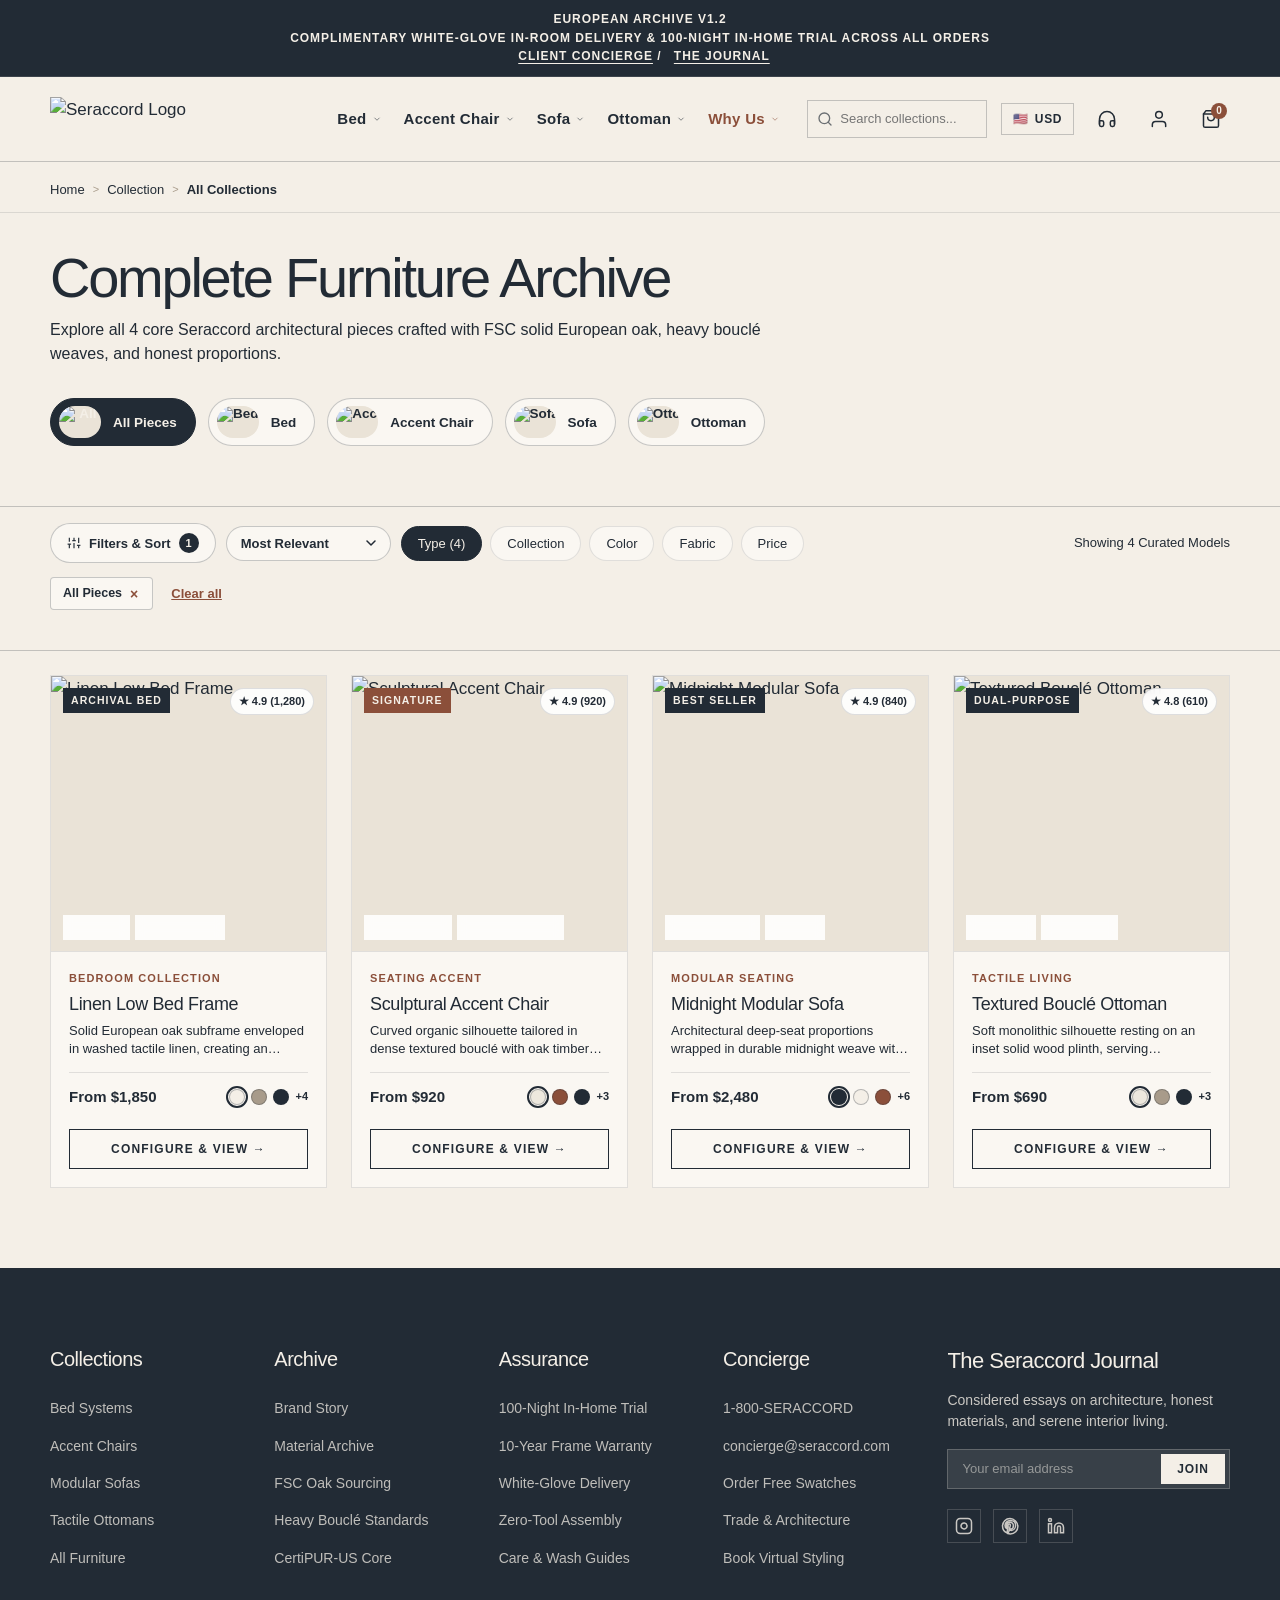
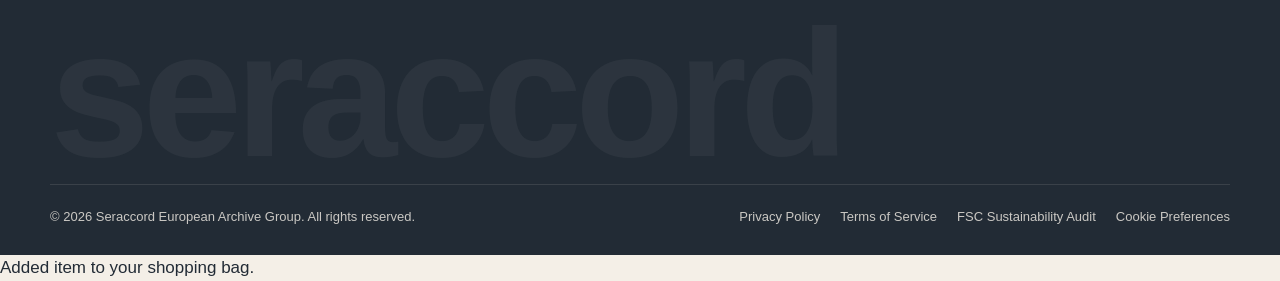
==== collection.html @ a770e3fa "Initial commit - Seraccord website" ====
<!DOCTYPE html>
<html lang="en">
<head>
  <meta charset="UTF-8">
  <meta name="viewport" content="width=device-width, initial-scale=1.0">
  <title>Collections — Seraccord | European Archival Furniture</title>
  <meta name="description" content="Explore Seraccord curated furniture collections. Handcrafted modular seating, archival beds, sculptural chairs, and tactile bouclé ottomans.">
  
  <!-- Typography -->
  <link rel="preconnect" href="https://fonts.googleapis.com">
  <link rel="preconnect" href="https://fonts.gstatic.com" crossorigin>
  <link href="https://fonts.googleapis.com/css2?family=Manrope:wght@800&display=swap" rel="stylesheet">
  
  <!-- Stylesheet -->
  <link rel="stylesheet" href="style.css">
</head>
<body class="page-collection">
  <!-- Top Utility Announcement Bar -->
  <aside class="announcement-bar" role="complementary" aria-label="Announcement">
    <div class="site-container announcement-content">
      <span class="announcement-tag">EUROPEAN ARCHIVE V1.2</span>
      <p class="announcement-text">Complimentary White-Glove In-Room Delivery &amp; 100-Night In-Home Trial Across All Orders</p>
      <div class="announcement-links">
        <a href="#support" class="announcement-link" id="supportBtn">Client Concierge</a>
        <span class="announcement-divider">/</span>
        <a href="#journal" class="announcement-link">The Journal</a>
      </div>
    </div>
  </aside>

  <!-- Site Header & Navigation with Mega Dropdowns -->
  <header class="site-header" id="siteHeader">
    <div class="container">
      <div class="header-inner">
        <!-- Logo (Larger & Balanced) -->
        <a href="index.html" class="brand-logo" aria-label="Seraccord Home">
          <img src="assets/seraccord-logo.svg" alt="Seraccord Logo" width="260" height="44">
        </a>

        <!-- Main Navigation with Mega Dropdowns -->
        <nav class="main-nav" aria-label="Main Navigation">
          
          <!-- Nav Item 1: Bed -->
          <div class="nav-item">
            <a href="collection.html?cat=bed" class="nav-link">
              Bed
              <svg class="dropdown-arrow" viewBox="0 0 24 24" fill="none" stroke="currentColor"><polyline points="6 9 12 15 18 9"></polyline></svg>
            </a>
            <!-- Mega Dropdown: Bed -->
            <div class="mega-dropdown">
              <div class="container">
                <div class="mega-dropdown-inner">
                  <!-- Col 1: Main Quick Links -->
                  <div class="mega-col-primary">
                    <ul class="mega-main-links">
                      <li><a href="collection.html?cat=bed">Shop All Beds</a></li>
                      <li><a href="collection.html?cat=bed">New Arrivals</a></li>
                      <li><a href="collection.html?cat=bed">Best Sellers</a></li>
                    </ul>
                    <ul class="mega-utility-links">
                      <li><a href="collection.html?cat=bed">Free Fabric Swatches →</a></li>
                      <li><a href="collection.html?cat=bed">Sleep &amp; Mattress Guides →</a></li>
                      <li><a href="collection.html?cat=bed">10-Year Framework Warranty →</a></li>
                      <li><a href="collection.html?cat=bed">Assembly &amp; Care Instructions →</a></li>
                    </ul>
                  </div>
                  <!-- Col 2: Subcategories -->
                  <div class="mega-col-subcategories">
                    <span class="mega-col-title">Bed Collections & Types</span>
                    <ul class="mega-sub-links">
                      <li>
                        <a href="product.html?id=bed-linen-low">Linen Low Bed Frames</a>
                        <span class="sub-desc">Washed tactile linen on solid FSC oak</span>
                      </li>
                      <li>
                        <a href="collection.html?cat=bed">Solid Oak Platform Beds</a>
                        <span class="sub-desc">Raw joinery & low architectural profile</span>
                      </li>
                      <li>
                        <a href="collection.html?cat=bed">Velvet Headboards & Bolsters</a>
                        <span class="sub-desc">Plush restorative headboard comfort</span>
                      </li>
                      <li>
                        <a href="collection.html?cat=bed">Bedside Tables & Nightstands</a>
                        <span class="sub-desc">Monolithic timber storage blocks</span>
                      </li>
                    </ul>
                  </div>
                  <!-- Col 3: Featured Card -->
                  <div class="mega-col-featured">
                    <a href="product.html?id=bed-linen-low" class="mega-featured-card">
                      <img src="assets/product-bed.jpg" alt="Linen Low Bed Frame Collection">
                      <div class="mega-card-overlay"></div>
                      <div class="mega-card-content">
                        <span class="mega-card-badge">Archival Bedroom</span>
                        <h4 class="mega-card-title">Restorative calm in tactile linen and solid oak.</h4>
                        <span class="mega-card-link">Explore Collection →</span>
                      </div>
                    </a>
                  </div>
                </div>
              </div>
            </div>
          </div>

          <!-- Nav Item 2: Accent Chair -->
          <div class="nav-item">
            <a href="collection.html?cat=accent-chair" class="nav-link">
              Accent Chair
              <svg class="dropdown-arrow" viewBox="0 0 24 24" fill="none" stroke="currentColor"><polyline points="6 9 12 15 18 9"></polyline></svg>
            </a>
            <!-- Mega Dropdown: Accent Chair -->
            <div class="mega-dropdown">
              <div class="container">
                <div class="mega-dropdown-inner">
                  <!-- Col 1: Main Quick Links -->
                  <div class="mega-col-primary">
                    <ul class="mega-main-links">
                      <li><a href="collection.html?cat=accent-chair">Shop All Chairs</a></li>
                      <li><a href="collection.html?cat=accent-chair">New Arrivals</a></li>
                      <li><a href="collection.html?cat=accent-chair">Best Sellers</a></li>
                    </ul>
                    <ul class="mega-utility-links">
                      <li><a href="collection.html?cat=accent-chair">Free Bouclé &amp; Leather Swatches →</a></li>
                      <li><a href="collection.html?cat=accent-chair">Complimentary Interior Styling →</a></li>
                      <li><a href="collection.html?cat=accent-chair">Ergonomic Structure Details →</a></li>
                    </ul>
                  </div>
                  <!-- Col 2: Subcategories -->
                  <div class="mega-col-subcategories">
                    <span class="mega-col-title">Seating Accents & Styles</span>
                    <ul class="mega-sub-links">
                      <li>
                        <a href="product.html?id=chair-sculptural">Sculptural Lounge Chairs</a>
                        <span class="sub-desc">Organic curved silhouettes in bouclé</span>
                      </li>
                      <li>
                        <a href="collection.html?cat=accent-chair">Timber Occasional Chairs</a>
                        <span class="sub-desc">Hand-carved Nordic solid oak framing</span>
                      </li>
                      <li>
                        <a href="collection.html?cat=accent-chair">Dining & Desk Chairs</a>
                        <span class="sub-desc">Refined proportions for daily seating</span>
                      </li>
                      <li>
                        <a href="collection.html?cat=accent-chair">Swivel & Reading Chairs</a>
                        <span class="sub-desc">Quiet 360-degree architectural motion</span>
                      </li>
                    </ul>
                  </div>
                  <!-- Col 3: Featured Card -->
                  <div class="mega-col-featured">
                    <a href="product.html?id=chair-sculptural" class="mega-featured-card">
                      <img src="assets/product-accent-chair.jpg" alt="Sculptural Boucle Lounge Chair">
                      <div class="mega-card-overlay"></div>
                      <div class="mega-card-content">
                        <span class="mega-card-badge">Seating Accent</span>
                        <h4 class="mega-card-title">Sculptural bouclé curves on hand-carved oak plinths.</h4>
                        <span class="mega-card-link">Explore Chairs →</span>
                      </div>
                    </a>
                  </div>
                </div>
              </div>
            </div>
          </div>

          <!-- Nav Item 3: Sofa -->
          <div class="nav-item">
            <a href="collection.html?cat=sofa" class="nav-link active">
              Sofa
              <svg class="dropdown-arrow" viewBox="0 0 24 24" fill="none" stroke="currentColor"><polyline points="6 9 12 15 18 9"></polyline></svg>
            </a>
            <!-- Mega Dropdown: Sofa -->
            <div class="mega-dropdown">
              <div class="container">
                <div class="mega-dropdown-inner">
                  <!-- Col 1: Main Quick Links -->
                  <div class="mega-col-primary">
                    <ul class="mega-main-links">
                      <li><a href="collection.html?cat=sofa">Shop All Sofas</a></li>
                      <li><a href="collection.html?cat=sofa">New Arrivals</a></li>
                      <li><a href="collection.html?cat=sofa">Best Sellers</a></li>
                    </ul>
                    <ul class="mega-utility-links">
                      <li><a href="collection.html?cat=sofa">Free Performance Fabric Swatches →</a></li>
                      <li><a href="collection.html?cat=sofa">Modular Configuration Planner →</a></li>
                      <li><a href="collection.html?cat=sofa">Washable Cover Replacement →</a></li>
                      <li><a href="collection.html?cat=sofa">10-Year Framework Warranty →</a></li>
                    </ul>
                  </div>
                  <!-- Col 2: Subcategories -->
                  <div class="mega-col-subcategories">
                    <span class="mega-col-title">Modular Living & Formats</span>
                    <ul class="mega-sub-links">
                      <li>
                        <a href="product.html?id=sofa-midnight">Midnight Modular Sofas</a>
                        <span class="sub-desc">Deep-seat architectural three-seaters</span>
                      </li>
                      <li>
                        <a href="product.html?id=sofa-ciello">L-Shaped Sectionals</a>
                        <span class="sub-desc">Expansive lounging with left/right chaises</span>
                      </li>
                      <li>
                        <a href="product.html?id=sofa-neptune">Sofa Beds & Daybeds</a>
                        <span class="sub-desc">Seamless zero-tool fold-out mechanisms</span>
                      </li>
                      <li>
                        <a href="collection.html?cat=sofa">Modules & Extra Slipcovers</a>
                        <span class="sub-desc">Removable, washable performance weaves</span>
                      </li>
                    </ul>
                  </div>
                  <!-- Col 3: Featured Card -->
                  <div class="mega-col-featured">
                    <a href="product.html?id=sofa-midnight" class="mega-featured-card">
                      <img src="assets/product-sofa.jpg" alt="Midnight Modular Sofa Collection">
                      <div class="mega-card-overlay"></div>
                      <div class="mega-card-content">
                        <span class="mega-card-badge">Modular Living</span>
                        <h4 class="mega-card-title">Signature cloud-like comfort and limitless modularity.</h4>
                        <span class="mega-card-link">Explore Sofas →</span>
                      </div>
                    </a>
                  </div>
                </div>
              </div>
            </div>
          </div>

          <!-- Nav Item 4: Ottoman -->
          <div class="nav-item">
            <a href="collection.html?cat=ottoman" class="nav-link">
              Ottoman
              <svg class="dropdown-arrow" viewBox="0 0 24 24" fill="none" stroke="currentColor"><polyline points="6 9 12 15 18 9"></polyline></svg>
            </a>
            <!-- Mega Dropdown: Ottoman -->
            <div class="mega-dropdown">
              <div class="container">
                <div class="mega-dropdown-inner">
                  <!-- Col 1: Main Quick Links -->
                  <div class="mega-col-primary">
                    <ul class="mega-main-links">
                      <li><a href="collection.html?cat=ottoman">Shop All Ottomans</a></li>
                      <li><a href="collection.html?cat=ottoman">New Arrivals</a></li>
                      <li><a href="collection.html?cat=ottoman">Best Sellers</a></li>
                    </ul>
                    <ul class="mega-utility-links">
                      <li><a href="collection.html?cat=ottoman">Free Material Swatches →</a></li>
                      <li><a href="collection.html?cat=ottoman">Dual-Living Styling Ideas →</a></li>
                      <li><a href="collection.html?cat=ottoman">Oak Plinth Specifications →</a></li>
                    </ul>
                  </div>
                  <!-- Col 2: Subcategories -->
                  <div class="mega-col-subcategories">
                    <span class="mega-col-title">Ottomans, Poufs & Benches</span>
                    <ul class="mega-sub-links">
                      <li>
                        <a href="product.html?id=ottoman-boucle">Textured Bouclé Ottomans</a>
                        <span class="sub-desc">Organic rounded poufs on oak plinths</span>
                      </li>
                      <li>
                        <a href="collection.html?cat=ottoman">Dual Coffee Table Benches</a>
                        <span class="sub-desc">Integrated timber table & nesting stools</span>
                      </li>
                      <li>
                        <a href="collection.html?cat=ottoman">Storage Ottomans</a>
                        <span class="sub-desc">Concealed capacity with soft cushioned tops</span>
                      </li>
                      <li>
                        <a href="collection.html?cat=ottoman">Occasional Footrests</a>
                        <span class="sub-desc">Compact companions for armchairs</span>
                      </li>
                    </ul>
                  </div>
                  <!-- Col 3: Featured Card -->
                  <div class="mega-col-featured">
                    <a href="product.html?id=ottoman-boucle" class="mega-featured-card">
                      <img src="assets/product-ottoman.jpg" alt="Textured Boucle Ottoman Pouf">
                      <div class="mega-card-overlay"></div>
                      <div class="mega-card-content">
                        <span class="mega-card-badge">Tactile Living</span>
                        <h4 class="mega-card-title">Organic monolith silhouettes resting on solid oak bases.</h4>
                        <span class="mega-card-link">Explore Ottomans →</span>
                      </div>
                    </a>
                  </div>
                </div>
              </div>
            </div>
          </div>

          <!-- Nav Item 5: Why Us -->
          <div class="nav-item">
            <a href="collection.html?cat=why-us" class="nav-link highlight">
              Why Us
              <svg class="dropdown-arrow" viewBox="0 0 24 24" fill="none" stroke="currentColor"><polyline points="6 9 12 15 18 9"></polyline></svg>
            </a>
            <!-- Mega Dropdown: Why Us -->
            <div class="mega-dropdown">
              <div class="container">
                <div class="mega-dropdown-inner">
                  <!-- Col 1: Main Quick Links -->
                  <div class="mega-col-primary">
                    <ul class="mega-main-links">
                      <li><a href="collection.html?cat=why-us">Our Philosophy</a></li>
                      <li><a href="collection.html?cat=why-us">European Archive Standard</a></li>
                      <li><a href="collection.html?cat=why-us">Craftsmanship & Joinery</a></li>
                    </ul>
                    <ul class="mega-utility-links">
                      <li><a href="collection.html?cat=why-us">100% FSC Forest Certification →</a></li>
                      <li><a href="collection.html?cat=why-us">10-Year Framework Warranty →</a></li>
                      <li><a href="collection.html?cat=why-us">100-Night In-Home Trial →</a></li>
                      <li><a href="collection.html?cat=why-us">Annual Sustainability Report →</a></li>
                    </ul>
                  </div>
                  <!-- Col 2: Subcategories -->
                  <div class="mega-col-subcategories">
                    <span class="mega-col-title">Core Principles</span>
                    <ul class="mega-sub-links">
                      <li>
                        <a href="index.html#foundation">01 / Material First</a>
                        <span class="sub-desc">FSC solid oak, natural bouclé & washed linen</span>
                      </li>
                      <li>
                        <a href="index.html#foundation">02 / Modular Architecture</a>
                        <span class="sub-desc">Zero-tool joinery engineered to evolve with you</span>
                      </li>
                      <li>
                        <a href="index.html#foundation">03 / Quiet Authority</a>
                        <span class="sub-desc">Enduring restraint without false ornament</span>
                      </li>
                      <li>
                        <a href="collection.html?cat=why-us">Circular Lifetime Care</a>
                        <span class="sub-desc">Re-upholstery service & lifetime spare parts</span>
                      </li>
                    </ul>
                  </div>
                  <!-- Col 3: Featured Card -->
                  <div class="mega-col-featured">
                    <a href="index.html#foundation" class="mega-featured-card">
                      <img src="assets/hero-archival-bedroom.jpg" alt="European Archive Modern Heritage">
                      <div class="mega-card-overlay"></div>
                      <div class="mega-card-content">
                        <span class="mega-card-badge">Modern Heritage</span>
                        <h4 class="mega-card-title">Rooms for a life well lived — Timeless European materials.</h4>
                        <span class="mega-card-link">Read Philosophy →</span>
                      </div>
                    </a>
                  </div>
                </div>
              </div>
            </div>
          </div>

        </nav>

        <!-- Right Utilities & Actions -->
        <div class="header-actions">
          <!-- Search Bar -->
          <div class="search-box">
            <svg class="search-icon" width="16" height="16" viewBox="0 0 24 24" fill="none" stroke="currentColor" stroke-width="2" stroke-linecap="round" stroke-linejoin="round">
              <circle cx="11" cy="11" r="8"></circle>
              <line x1="21" y1="21" x2="16.65" y2="16.65"></line>
            </svg>
            <input type="text" class="search-input" placeholder="Search collections..." id="searchInput" aria-label="Search products">
          </div>

          <!-- Region / Currency Selector -->
          <button class="lang-selector" id="langToggle" title="Currency & Region">
            <span id="langFlag">🇺🇸</span>
            <span id="langCode">USD</span>
          </button>

          <!-- Support Icon -->
          <button class="action-icon-btn" id="supportBtn" title="Client Concierge" aria-label="Customer Support">
            <svg width="20" height="20" viewBox="0 0 24 24" fill="none" stroke="currentColor" stroke-width="1.8" stroke-linecap="round" stroke-linejoin="round">
              <path d="M3 18v-6a9 9 0 0 1 18 0v6"></path>
              <path d="M21 19a2 2 0 0 1-2 2h-1a2 2 0 0 1-2-2v-3a2 2 0 0 1 2-2h3zM3 19a2 2 0 0 0 2 2h1a2 2 0 0 0 2-2v-3a2 2 0 0 0-2-2H3z"></path>
            </svg>
          </button>

          <!-- Account Icon -->
          <button class="action-icon-btn" id="accountBtn" title="Account" aria-label="Account">
            <svg width="20" height="20" viewBox="0 0 24 24" fill="none" stroke="currentColor" stroke-width="1.8" stroke-linecap="round" stroke-linejoin="round">
              <path d="M20 21v-2a4 4 0 0 0-4-4H8a4 4 0 0 0-4 4v2"></path>
              <circle cx="12" cy="7" r="4"></circle>
            </svg>
          </button>

          <!-- Shopping Bag / Cart -->
          <button class="action-icon-btn" id="cartBtn" title="Shopping Bag" aria-label="Cart">
            <svg width="20" height="20" viewBox="0 0 24 24" fill="none" stroke="currentColor" stroke-width="1.8" stroke-linecap="round" stroke-linejoin="round">
              <path d="M6 2L3 6v14a2 2 0 0 0 2 2h14a2 2 0 0 0 2-2V6l-3-4z"></path>
              <line x1="3" y1="6" x2="21" y2="6"></line>
              <path d="M16 10a4 4 0 0 1-8 0"></path>
            </svg>
            <span class="badge-count" id="cartCount">0</span>
          </button>

          <!-- Mobile Hamburger Toggle -->
          <button class="mobile-menu-toggle" id="mobileMenuBtn" aria-label="Open menu">
            <span></span>
            <span></span>
            <span></span>
          </button>
        </div>
      </div>
    </div>

    <!-- Mobile Navigation Drawer -->
    <div class="mobile-nav-drawer" id="mobileDrawer">
      <a href="collection.html?cat=bed" class="nav-link mobile-link">Bed Collection</a>
      <a href="collection.html?cat=accent-chair" class="nav-link mobile-link">Accent Chairs</a>
      <a href="collection.html?cat=sofa" class="nav-link mobile-link">Sofa &amp; Sectionals</a>
      <a href="collection.html?cat=ottoman" class="nav-link mobile-link">Ottomans &amp; Benches</a>
      <a href="collection.html?cat=why-us" class="nav-link highlight mobile-link">Why Seraccord</a>
      <div style="margin-top: 24px; padding-top: 18px; border-top: 1px solid var(--midnight-border-light);">
        <input type="text" class="search-input" style="width: 100%; margin-bottom: 14px;" placeholder="Search products...">
        <a href="collection.html" class="btn btn-primary" style="width: 100%; text-align: center; display: block;">View Entire Archive</a>
      </div>
    </div>
  </header>

  <!-- Breadcrumbs Bar (Layer 2) -->
  <nav class="breadcrumbs-bar" aria-label="Breadcrumb">
    <div class="site-container">
      <ul class="breadcrumbs-list">
        <li><a href="index.html" class="breadcrumb-link">Home</a></li>
        <li class="breadcrumb-sep">&gt;</li>
        <li><a href="collection.html" class="breadcrumb-link">Collection</a></li>
        <li class="breadcrumb-sep">&gt;</li>
        <li class="breadcrumb-current" id="breadcrumbCategory">All Collections</li>
      </ul>
    </div>
  </nav>

  <!-- Layer 2 Collection Hero Title Section -->
  <section class="collection-hero">
    <div class="site-container collection-hero-inner">
      <h1 class="collection-title" id="collectionHeroTitle">Complete Furniture Archive</h1>
      <p class="collection-deck" id="collectionHeroDeck">
        Explore all 4 core Seraccord architectural pieces crafted with FSC solid European oak, heavy bouclé weaves, and honest proportions.
      </p>

      <!-- Sub-category Horizontal Scrollable Chips Bar -->
      <div class="subcategory-scroll-wrapper">
        <div class="subcategory-chips-bar" id="subcategoryChips">
          <button class="subcategory-chip active" data-filter="all">
            <span class="subcategory-chip-thumb"><img src="assets/product-sofa.jpg" alt="All"></span>
            All Pieces
          </button>
          <button class="subcategory-chip" data-filter="bed">
            <span class="subcategory-chip-thumb"><img src="assets/product-bed.jpg" alt="Bed"></span>
            Bed
          </button>
          <button class="subcategory-chip" data-filter="accent">
            <span class="subcategory-chip-thumb"><img src="assets/product-accent-chair.jpg" alt="Accent Chair"></span>
            Accent Chair
          </button>
          <button class="subcategory-chip" data-filter="sofa">
            <span class="subcategory-chip-thumb"><img src="assets/product-sofa.jpg" alt="Sofa"></span>
            Sofa
          </button>
          <button class="subcategory-chip" data-filter="ottoman">
            <span class="subcategory-chip-thumb"><img src="assets/product-ottoman.jpg" alt="Ottoman"></span>
            Ottoman
          </button>
        </div>
      </div>
    </div>
  </section>

  <!-- Filter & Sorting Toolbar -->
  <section class="collection-filter-toolbar">
    <div class="site-container">
      <div class="filter-toolbar-row">
        <div class="filter-left-group">
          <!-- Filter Trigger -->
          <button class="filter-trigger-btn" id="filterModalBtn">
            <svg width="14" height="14" viewBox="0 0 24 24" fill="none" stroke="currentColor" stroke-width="2"><line x1="4" y1="21" x2="4" y2="14"></line><line x1="4" y1="10" x2="4" y2="3"></line><line x1="12" y1="21" x2="12" y2="12"></line><line x1="12" y1="8" x2="12" y2="3"></line><line x1="20" y1="21" x2="20" y2="16"></line><line x1="20" y1="12" x2="20" y2="3"></line><line x1="1" y1="14" x2="7" y2="14"></line><line x1="9" y1="8" x2="15" y2="8"></line><line x1="17" y1="16" x2="23" y2="16"></line></svg>
            Filters &amp; Sort <span class="filter-badge-count" id="activeFilterBadge">1</span>
          </button>

          <!-- Sort Dropdown -->
          <select class="filter-select" id="sortSelect" aria-label="Sort products">
            <option value="relevant">Most Relevant</option>
            <option value="price-asc">Price: Low to High</option>
            <option value="price-desc">Price: High to Low</option>
            <option value="rating">Highest Rated</option>
            <option value="newest">Newest Arrivals</option>
          </select>

          <!-- Quick Filter Pills -->
          <div class="filter-quick-pills">
            <button class="filter-pill-item active" data-type="type">Type (4)</button>
            <button class="filter-pill-item" data-type="collection">Collection</button>
            <button class="filter-pill-item" data-type="color">Color</button>
            <button class="filter-pill-item" data-type="fabric">Fabric</button>
            <button class="filter-pill-item" data-type="price">Price</button>
          </div>
        </div>

        <div class="filter-right-info">
          <span id="productCountLabel">Showing 4 Curated Models</span>
        </div>
      </div>

      <!-- Active Filter Tags -->
      <div class="active-filters-row" id="activeFiltersRow" style="margin-top: 14px;">
        <span class="active-filter-tag">
          All Pieces
          <span class="active-filter-tag-clear" data-clear="type">&times;</span>
        </span>
        <button class="clear-all-filters-btn" id="clearAllFiltersBtn">Clear all</button>
      </div>
    </div>
  </section>

  <!-- Collection Product Grid (Exactly 4 Core Cards) -->
  <main class="collection-grid-container">
    <div class="site-container">
      <div class="collection-product-grid" id="collectionGrid">
        
        <!-- 1. Linen Low Bed Frame -->
        <article class="col-product-card" data-category="bed" data-price="1850" data-rating="4.9">
          <div class="col-card-media">
            <span class="col-badge-top-left">ARCHIVAL BED</span>
            <span class="col-badge-top-right">&#9733; 4.9 (1,280)</span>
            <img src="assets/product-bed.jpg" alt="Linen Low Bed Frame" class="col-card-img" loading="lazy">
            <div class="col-feature-tags-overlay">
              <span class="col-feature-tag">Solid Oak</span>
              <span class="col-feature-tag">Washed Linen</span>
            </div>
          </div>
          <div class="col-card-content">
            <span class="col-card-category">Bedroom Collection</span>
            <h3 class="col-card-title">Linen Low Bed Frame</h3>
            <p class="col-card-desc">Solid European oak subframe enveloped in washed tactile linen, creating an atmosphere of restorative calm.</p>
            <div class="col-card-footer">
              <span class="col-card-price">From $1,850</span>
              <div class="col-swatch-picker-row">
                <span class="col-swatch-dot active" style="background-color: #F4EFE7;" title="Natural Linen"></span>
                <span class="col-swatch-dot" style="background-color: #A89B8A;" title="Stone Taupe"></span>
                <span class="col-swatch-dot" style="background-color: #222B35;" title="Charcoal"></span>
                <span class="col-swatch-more">+4</span>
              </div>
            </div>
          </div>
          <a href="product.html?id=bed-linen-low" class="btn btn-secondary" style="margin: 0 18px 18px; text-align: center; padding: 10px;">Configure &amp; View &rarr;</a>
        </article>

        <!-- 2. Sculptural Accent Chair -->
        <article class="col-product-card" data-category="accent" data-price="920" data-rating="4.9">
          <div class="col-card-media">
            <span class="col-badge-top-left clay">SIGNATURE</span>
            <span class="col-badge-top-right">&#9733; 4.9 (920)</span>
            <img src="assets/product-accent-chair.jpg" alt="Sculptural Accent Chair" class="col-card-img" loading="lazy">
            <div class="col-feature-tags-overlay">
              <span class="col-feature-tag">Dense Bouclé</span>
              <span class="col-feature-tag">Hand-Carved Oak</span>
            </div>
          </div>
          <div class="col-card-content">
            <span class="col-card-category">Seating Accent</span>
            <h3 class="col-card-title">Sculptural Accent Chair</h3>
            <p class="col-card-desc">Curved organic silhouette tailored in dense textured bouclé with oak timber feet.</p>
            <div class="col-card-footer">
              <span class="col-card-price">From $920</span>
              <div class="col-swatch-picker-row">
                <span class="col-swatch-dot active" style="background-color: #EDE8DE;" title="Heavy Bouclé"></span>
                <span class="col-swatch-dot" style="background-color: #8B4F3A;" title="Terracotta"></span>
                <span class="col-swatch-dot" style="background-color: #222B35;" title="Midnight"></span>
                <span class="col-swatch-more">+3</span>
              </div>
            </div>
          </div>
          <a href="product.html?id=chair-sculptural" class="btn btn-secondary" style="margin: 0 18px 18px; text-align: center; padding: 10px;">Configure &amp; View &rarr;</a>
        </article>

        <!-- 3. Midnight Modular Sofa -->
        <article class="col-product-card" data-category="sofa" data-price="2480" data-rating="4.9">
          <div class="col-card-media">
            <span class="col-badge-top-left">BEST SELLER</span>
            <span class="col-badge-top-right">&#9733; 4.9 (840)</span>
            <img src="assets/product-sofa.jpg" alt="Midnight Modular Sofa" class="col-card-img" loading="lazy">
            <div class="col-feature-tags-overlay">
              <span class="col-feature-tag">Solid Oak Base</span>
              <span class="col-feature-tag">Modular</span>
            </div>
          </div>
          <div class="col-card-content">
            <span class="col-card-category">Modular Seating</span>
            <h3 class="col-card-title">Midnight Modular Sofa</h3>
            <p class="col-card-desc">Architectural deep-seat proportions wrapped in durable midnight weave with integrated low-profile oak base blocks.</p>
            <div class="col-card-footer">
              <span class="col-card-price">From $2,480</span>
              <div class="col-swatch-picker-row">
                <span class="col-swatch-dot active" style="background-color: #222B35;" title="Midnight"></span>
                <span class="col-swatch-dot" style="background-color: #F4EFE7;" title="Warm Paper"></span>
                <span class="col-swatch-dot" style="background-color: #8B4F3A;" title="Earthen Clay"></span>
                <span class="col-swatch-more">+6</span>
              </div>
            </div>
          </div>
          <a href="product.html?id=sofa-midnight" class="btn btn-secondary" style="margin: 0 18px 18px; text-align: center; padding: 10px;">Configure &amp; View &rarr;</a>
        </article>

        <!-- 4. Textured Bouclé Ottoman -->
        <article class="col-product-card" data-category="ottoman" data-price="690" data-rating="4.8">
          <div class="col-card-media">
            <span class="col-badge-top-left">DUAL-PURPOSE</span>
            <span class="col-badge-top-right">&#9733; 4.8 (610)</span>
            <img src="assets/product-ottoman.jpg" alt="Textured Bouclé Ottoman" class="col-card-img" loading="lazy">
            <div class="col-feature-tags-overlay">
              <span class="col-feature-tag">Oak Plinth</span>
              <span class="col-feature-tag">Wool Blend</span>
            </div>
          </div>
          <div class="col-card-content">
            <span class="col-card-category">Tactile Living</span>
            <h3 class="col-card-title">Textured Bouclé Ottoman</h3>
            <p class="col-card-desc">Soft monolithic silhouette resting on an inset solid wood plinth, serving effortlessly as extra seating or a calm footrest.</p>
            <div class="col-card-footer">
              <span class="col-card-price">From $690</span>
              <div class="col-swatch-picker-row">
                <span class="col-swatch-dot active" style="background-color: #EDE8DE;" title="Bouclé Oat"></span>
                <span class="col-swatch-dot" style="background-color: #A89B8A;" title="Taupe"></span>
                <span class="col-swatch-dot" style="background-color: #222B35;" title="Midnight"></span>
                <span class="col-swatch-more">+3</span>
              </div>
            </div>
          </div>
          <a href="product.html?id=ottoman-boucle" class="btn btn-secondary" style="margin: 0 18px 18px; text-align: center; padding: 10px;">Configure &amp; View &rarr;</a>
        </article>

      </div>
    </div>
  </main>

  <!-- Midnight Architectural Footer -->
  <footer class="site-footer">
    <div class="site-container">
      <div class="footer-nav-grid">
        <div class="footer-col">
          <h5>Collections</h5>
          <ul class="footer-links">
            <li><a href="collection.html?cat=bed">Bed Systems</a></li>
            <li><a href="collection.html?cat=accent-chair">Accent Chairs</a></li>
            <li><a href="collection.html?cat=sofa">Modular Sofas</a></li>
            <li><a href="collection.html?cat=ottoman">Tactile Ottomans</a></li>
            <li><a href="collection.html">All Furniture</a></li>
          </ul>
        </div>
        <div class="footer-col">
          <h5>Archive</h5>
          <ul class="footer-links">
            <li><a href="index.html#foundation">Brand Story</a></li>
            <li><a href="index.html#materials">Material Archive</a></li>
            <li><a href="index.html#materials">FSC Oak Sourcing</a></li>
            <li><a href="index.html#materials">Heavy Bouclé Standards</a></li>
            <li><a href="index.html#foundation">CertiPUR-US Core</a></li>
          </ul>
        </div>
        <div class="footer-col">
          <h5>Assurance</h5>
          <ul class="footer-links">
            <li><a href="collection.html">100-Night In-Home Trial</a></li>
            <li><a href="collection.html">10-Year Frame Warranty</a></li>
            <li><a href="collection.html">White-Glove Delivery</a></li>
            <li><a href="collection.html">Zero-Tool Assembly</a></li>
            <li><a href="collection.html">Care &amp; Wash Guides</a></li>
          </ul>
        </div>
        <div class="footer-col">
          <h5>Concierge</h5>
          <ul class="footer-links">
            <li><a href="tel:18007372226">1-800-SERACCORD</a></li>
            <li><a href="mailto:concierge@seraccord.com">concierge@seraccord.com</a></li>
            <li><a href="collection.html">Order Free Swatches</a></li>
            <li><a href="collection.html">Trade &amp; Architecture</a></li>
            <li><a href="collection.html">Book Virtual Styling</a></li>
          </ul>
        </div>
        <div class="footer-subscribe-col">
          <h5>The Seraccord Journal</h5>
          <p>Considered essays on architecture, honest materials, and serene interior living.</p>
          <form class="footer-form-wrap" id="footerForm">
            <input type="email" placeholder="Your email address" class="footer-input" required aria-label="Email for journal subscription">
            <button type="submit" class="footer-submit-btn">Join</button>
          </form>
          <div class="social-links">
            <a href="#instagram" class="social-icon-link" aria-label="Instagram"><svg width="18" height="18" viewBox="0 0 24 24" fill="none" stroke="currentColor" stroke-width="2"><rect x="2" y="2" width="20" height="20" rx="5" ry="5"></rect><path d="M16 11.37A4 4 0 1 1 12.63 8 4 4 0 0 1 16 11.37z"></path><line x1="17.5" y1="6.5" x2="17.51" y2="6.5"></line></svg></a>
            <a href="#pinterest" class="social-icon-link" aria-label="Pinterest"><svg width="18" height="18" viewBox="0 0 24 24" fill="none" stroke="currentColor" stroke-width="2"><path d="M12 2C6.48 2 2 6.48 2 12c0 4.24 2.65 7.86 6.4 9.3-.09-.78-.17-1.98.04-2.83.19-.77 1.22-5.18 1.22-5.18s-.31-.62-.31-1.54c0-1.44.84-2.52 1.88-2.52.89 0 1.32.67 1.32 1.47 0 .89-.57 2.23-.86 3.47-.25 1.04.52 1.88 1.54 1.88 1.85 0 3.27-1.95 3.27-4.77 0-2.49-1.79-4.23-4.35-4.23-2.96 0-4.7 2.22-4.7 4.51 0 .89.34 1.85.77 2.37.08.1.1.19.07.3-.08.31-.25 1.04-.29 1.18-.05.19-.16.23-.37.14-1.38-.64-2.24-2.66-2.24-4.28 0-3.48 2.53-6.68 7.3-6.68 3.83 0 6.81 2.73 6.81 6.38 0 3.81-2.4 6.87-5.73 6.87-1.12 0-2.17-.58-2.53-1.27l-.69 2.63c-.25.96-.93 2.16-1.39 2.89 1.05.32 2.16.5 3.32.5 5.52 0 10-4.48 10-10S17.52 2 12 2z"/></svg></a>
            <a href="#linkedin" class="social-icon-link" aria-label="LinkedIn"><svg width="18" height="18" viewBox="0 0 24 24" fill="none" stroke="currentColor" stroke-width="2"><path d="M16 8a6 6 0 0 1 6 6v7h-4v-7a2 2 0 0 0-2-2 2 2 0 0 0-2 2v7h-4v-7a6 6 0 0 1 6-6z"></path><rect x="2" y="9" width="4" height="12"></rect><circle cx="4" cy="4" r="2"></circle></svg></a>
          </div>
        </div>
      </div>

      <!-- Giant Architectural Watermark: seraccord -->
      <div class="footer-watermark-container" aria-hidden="true">
        <span class="footer-watermark-text">seraccord</span>
      </div>

      <!-- Bottom Legal -->
      <div class="footer-bottom-bar">
        <div class="footer-copy">&copy; 2026 Seraccord European Archive Group. All rights reserved.</div>
        <div class="footer-legal-links">
          <a href="#privacy">Privacy Policy</a>
          <a href="#terms">Terms of Service</a>
          <a href="#sustainability">FSC Sustainability Audit</a>
          <a href="#cookies">Cookie Preferences</a>
        </div>
      </div>
    </div>
  </footer>

  <!-- Toast Notification -->
  <div class="toast-notification" id="toastMessage" role="alert" aria-live="polite">
    <span class="toast-indicator"></span>
    <span id="toastText">Added item to your shopping bag.</span>
  </div>

  <!-- JavaScript -->
  <script src="script.js"></script>
</body>
</html>
---- style.css ----
/* ==========================================================================
   Seraccord — European Archive Landing Page Stylesheet (Brand Guideline V1.2)
   Palette:
   - Warm Paper:   #F4EFE7 (70% Allocation - Primary Surface)
   - Midnight:     #222B35 (20% Allocation - Primary Structure & Ink)
   - Earthen Clay: #8B4F3A (7% Allocation  - Commercial Accent)
   - Stone Taupe:  #A89B8A (3% Allocation  - Utility Neutral)
   Typography:
   - Display & Brand Voice: "Helvetica Neue", Helvetica, -apple-system, BlinkMacSystemFont, Arial, sans-serif
   - Functional UI & Body:  Aileron, "Helvetica Neue", Helvetica, -apple-system, BlinkMacSystemFont, Arial, sans-serif
   - Brand Logo:            "Manrope", sans-serif (800 Weight)
   ========================================================================== */

:root {
  /* Brand Guideline V1.2 Color Tokens */
  --paper: #F4EFE7;
  --paper-card: #FAF7F2;
  --paper-media: #EAE3D7;
  --paper-hover: #E3D9CC;
  
  --midnight: #222B35;
  --midnight-translucent: rgba(34, 43, 53, 0.06);
  --midnight-border: rgba(34, 43, 53, 0.24);
  --midnight-border-light: rgba(34, 43, 53, 0.12);
  
  --clay: #8B4F3A;
  --clay-hover: #733E2B;
  --clay-translucent: rgba(139, 79, 58, 0.12);
  
  --taupe: #A89B8A;
  --taupe-translucent: rgba(168, 155, 138, 0.22);

  /* Typography */
  --headline: "Helvetica Neue", Helvetica, -apple-system, BlinkMacSystemFont, Arial, sans-serif;
  --serif: var(--headline);
  --sans: Aileron, "Helvetica Neue", Helvetica, -apple-system, BlinkMacSystemFont, Arial, sans-serif;
  --font-logo: 'Manrope', -apple-system, BlinkMacSystemFont, Arial, sans-serif;

  /* Layout */
  --content: 1180px;
  --radius-sharp: 0px;
  --radius-subtle: 2px;
  --radius-card: 4px;
  --transition: 0.24s cubic-bezier(0.16, 1, 0.3, 1);
}

/* Reset & Box Sizing */
*, *::before, *::after {
  box-sizing: border-box;
  margin: 0;
  padding: 0;
}

html {
  scroll-behavior: smooth;
  font-size: 16px;
  -webkit-text-size-adjust: 100%;
}

body {
  background-color: var(--paper);
  color: var(--midnight);
  font-family: var(--sans);
  font-size: 17px;
  line-height: 1.55;
  font-weight: 400;
  overflow-x: hidden;
  -webkit-font-smoothing: antialiased;
  -moz-osx-font-smoothing: grayscale;
}

/* Container */
.container,
.site-container {
  width: min(calc(100% - 48px), var(--content));
  margin-left: auto;
  margin-right: auto;
  position: relative;
}

/* Typography Utilities */
.eyebrow {
  font-family: var(--sans);
  font-size: 12px;
  font-weight: 700;
  letter-spacing: 0.14em;
  text-transform: uppercase;
  color: var(--clay);
  display: block;
  margin-bottom: 8px;
}

.eyebrow-clay {
  color: var(--clay);
}

.eyebrow-taupe {
  color: var(--taupe);
}

.eyebrow-paper {
  color: var(--paper);
  opacity: 0.88;
}

.display {
  font-family: var(--headline);
  font-weight: 600;
  letter-spacing: -0.035em;
  line-height: 0.98;
}

a {
  color: inherit;
  text-decoration: none;
  transition: var(--transition);
}

img {
  max-width: 100%;
  height: auto;
  display: block;
}

button {
  font-family: var(--sans);
  cursor: pointer;
  border: none;
  background: none;
  outline: none;
  transition: var(--transition);
}

/* Architectural Buttons */
.btn {
  display: inline-flex;
  align-items: center;
  justify-content: center;
  gap: 8px;
  padding: 14px 24px;
  font-family: var(--sans);
  font-size: 12px;
  font-weight: 700;
  letter-spacing: 0.1em;
  text-transform: uppercase;
  border-radius: var(--radius-sharp);
  transition: var(--transition);
  text-decoration: none;
  cursor: pointer;
}

.btn-primary {
  background-color: var(--midnight);
  color: var(--paper);
  border: 1px solid var(--midnight);
}

.btn-primary:hover {
  background-color: var(--clay);
  border-color: var(--clay);
  color: #ffffff;
}

.btn-secondary {
  background-color: transparent;
  color: var(--midnight);
  border: 1px solid var(--midnight);
}

.btn-secondary:hover {
  background-color: var(--midnight);
  color: var(--paper);
}

.btn-accent {
  background-color: var(--clay);
  color: var(--paper);
  border: 1px solid var(--clay);
}

.btn-accent:hover {
  background-color: var(--clay-hover);
  border-color: var(--clay-hover);
}

.btn-transparent {
  background-color: rgba(244, 239, 231, 0.92);
  color: var(--midnight);
  border: 1px solid var(--midnight);
  backdrop-filter: blur(4px);
}

.btn-transparent:hover {
  background-color: #ffffff;
  border-color: var(--midnight);
}

/* Top Announcement Bar */
.announcement-bar {
  background-color: var(--midnight);
  color: var(--paper);
  font-size: 12px;
  font-weight: 600;
  letter-spacing: 0.08em;
  text-transform: uppercase;
  padding: 10px 0;
  text-align: center;
  border-bottom: 1px solid rgba(244, 239, 231, 0.12);
}

.announcement-bar a {
  color: var(--paper);
  text-decoration: underline;
  text-underline-offset: 3px;
  margin-left: 8px;
  font-weight: 700;
}

.announcement-bar a:hover {
  color: #E2C9A6;
}

/* ==========================================================================
   Site Header & Mega Dropdown Menus
   ========================================================================== */
.site-header {
  position: sticky;
  top: 0;
  z-index: 200;
  background-color: var(--paper);
  border-bottom: 1px solid var(--midnight-border);
  transition: var(--transition);
}

.site-header.scrolled {
  box-shadow: 0 4px 20px rgba(34, 43, 53, 0.08);
}

.header-inner {
  display: flex;
  align-items: center;
  justify-content: space-between;
  height: 84px;
  gap: 24px;
}

/* Brand Logo (Enlarged & Balanced) */
.brand-logo {
  display: flex;
  align-items: center;
  text-decoration: none;
  padding: 4px 0;
}

.brand-logo img {
  height: 44px;
  width: auto;
  display: block;
}

/* Main Navigation */
.main-nav {
  display: flex;
  align-items: center;
  gap: 22px;
  height: 100%;
}

.nav-list {
  display: flex;
  align-items: center;
  gap: 22px;
  list-style: none;
  height: 100%;
  margin: 0;
  padding: 0;
}

.nav-item {
  position: static;
  height: 100%;
  display: flex;
  align-items: center;
  white-space: nowrap;
  flex-shrink: 0;
}

.nav-link {
  font-family: var(--sans);
  font-size: 15px;
  font-weight: 600;
  letter-spacing: 0.02em;
  color: var(--midnight);
  position: relative;
  padding: 12px 0;
  display: inline-flex;
  align-items: center;
  gap: 5px;
  cursor: pointer;
  text-transform: capitalize;
  white-space: nowrap;
}

.nav-link svg.dropdown-arrow {
  width: 10px;
  height: 10px;
  stroke-width: 2.2;
  transition: transform 0.22s ease;
  opacity: 0.6;
}

.nav-item:hover .nav-link svg.dropdown-arrow,
.nav-item.active .nav-link svg.dropdown-arrow {
  transform: rotate(180deg);
  opacity: 1;
}

.nav-link::after {
  content: "";
  position: absolute;
  bottom: 18px;
  left: 0;
  width: 0;
  height: 2px;
  background-color: var(--clay);
  transition: width 0.2s ease;
}

.nav-item:hover .nav-link::after,
.nav-item.active .nav-link::after {
  width: 100%;
}

.nav-link.highlight {
  color: var(--clay);
  font-weight: 700;
}

/* ==========================================================================
   Mega Dropdown Menus (European Archive Editorial Design)
   ========================================================================== */
.mega-dropdown {
  position: absolute;
  top: 84px;
  left: 0;
  width: 100%;
  background-color: var(--paper);
  border-bottom: 1px solid var(--midnight);
  border-top: 1px solid var(--midnight-border-light);
  box-shadow: 0 20px 40px rgba(34, 43, 53, 0.12);
  opacity: 0;
  visibility: hidden;
  pointer-events: none;
  transform: translateY(-6px);
  transition: opacity 0.22s cubic-bezier(0.16, 1, 0.3, 1), transform 0.22s cubic-bezier(0.16, 1, 0.3, 1), visibility 0.22s cubic-bezier(0.16, 1, 0.3, 1);
  z-index: 150;
}

.nav-item:hover .mega-dropdown,
.nav-item:focus-within .mega-dropdown {
  opacity: 1;
  visibility: visible;
  pointer-events: auto;
  transform: translateY(0);
}

.mega-dropdown-inner {
  display: grid;
  grid-template-columns: 1.1fr 1.2fr 1.6fr;
  gap: 48px;
  padding: 40px 0 48px;
  align-items: flex-start;
}

/* Column 1: Main Quick Discovery */
.mega-col-primary {
  display: flex;
  flex-direction: column;
}

.mega-main-links {
  list-style: none;
  display: flex;
  flex-direction: column;
  gap: 14px;
  padding-bottom: 22px;
  border-bottom: 1px solid var(--midnight-border-light);
  margin-bottom: 20px;
}

.mega-main-links li a {
  font-family: var(--headline);
  font-size: 24px;
  font-weight: 500;
  letter-spacing: -0.03em;
  color: var(--midnight);
  display: inline-block;
  transition: var(--transition);
}

.mega-main-links li a:hover {
  color: var(--clay);
  transform: translateX(4px);
}

.mega-utility-links {
  list-style: none;
  display: flex;
  flex-direction: column;
  gap: 10px;
}

.mega-utility-links li a {
  font-family: var(--sans);
  font-size: 14px;
  color: var(--midnight);
  opacity: 0.78;
  display: inline-flex;
  align-items: center;
  gap: 6px;
  transition: var(--transition);
}

.mega-utility-links li a:hover {
  opacity: 1;
  color: var(--clay);
  padding-left: 3px;
}

/* Column 2: Subcategory Navigation */
.mega-col-subcategories {
  display: flex;
  flex-direction: column;
}

.mega-col-title {
  font-family: var(--sans);
  font-size: 11px;
  font-weight: 700;
  letter-spacing: 0.14em;
  text-transform: uppercase;
  color: var(--clay);
  margin-bottom: 18px;
}

.mega-sub-links {
  list-style: none;
  display: flex;
  flex-direction: column;
  gap: 12px;
}

.mega-sub-links li a {
  font-family: var(--headline);
  font-size: 19px;
  font-weight: 500;
  letter-spacing: -0.02em;
  color: var(--midnight);
  display: inline-block;
  transition: var(--transition);
}

.mega-sub-links li a:hover {
  color: var(--clay);
  transform: translateX(4px);
}

.mega-sub-links li span.sub-desc {
  display: block;
  font-family: var(--sans);
  font-size: 13px;
  color: var(--midnight);
  opacity: 0.7;
  margin-top: 2px;
}

/* Column 3: Featured Editorial Card */
.mega-col-featured {
  display: flex;
  flex-direction: column;
}

.mega-featured-card {
  position: relative;
  height: 240px;
  border-radius: var(--radius-card);
  overflow: hidden;
  border: 1px solid var(--midnight-border);
  background-color: var(--paper-media);
  display: flex;
  flex-direction: column;
  justify-content: flex-end;
  padding: 24px;
  text-decoration: none;
  color: #ffffff;
  transition: transform 0.3s ease, box-shadow 0.3s ease;
}

.mega-featured-card:hover {
  transform: translateY(-2px);
  box-shadow: 0 12px 28px rgba(34, 43, 53, 0.15);
}

.mega-featured-card img {
  position: absolute;
  top: 0;
  left: 0;
  width: 100%;
  height: 100%;
  object-fit: cover;
  object-position: center;
  z-index: 1;
  transition: transform 0.4s ease;
}

.mega-featured-card:hover img {
  transform: scale(1.04);
}

.mega-card-overlay {
  position: absolute;
  top: 0;
  left: 0;
  width: 100%;
  height: 100%;
  background: linear-gradient(180deg, rgba(34, 43, 53, 0.05) 0%, rgba(34, 43, 53, 0.75) 100%);
  z-index: 2;
}

.mega-card-content {
  position: relative;
  z-index: 3;
}

.mega-card-badge {
  display: inline-block;
  background-color: var(--clay);
  color: var(--paper);
  font-size: 10px;
  font-weight: 700;
  letter-spacing: 0.1em;
  text-transform: uppercase;
  padding: 3px 7px;
  margin-bottom: 8px;
}

.mega-card-title {
  font-family: var(--headline);
  font-size: 21px;
  font-weight: 500;
  line-height: 1.15;
  letter-spacing: -0.025em;
  color: #ffffff;
  margin-bottom: 4px;
  text-shadow: 0 1px 6px rgba(0, 0, 0, 0.4);
}

.mega-card-link {
  font-family: var(--sans);
  font-size: 12px;
  font-weight: 700;
  letter-spacing: 0.08em;
  text-transform: uppercase;
  color: #F4EFE7;
  display: inline-flex;
  align-items: center;
  gap: 4px;
  margin-top: 6px;
}

/* Header Right Actions */
.header-actions {
  display: flex;
  align-items: center;
  gap: 14px;
}

.search-box {
  position: relative;
  display: flex;
  align-items: center;
}

.search-input {
  width: 180px;
  height: 38px;
  background-color: transparent;
  border: 1px solid var(--midnight-border);
  border-radius: var(--radius-sharp);
  padding: 0 12px 0 32px;
  font-family: var(--sans);
  font-size: 13px;
  color: var(--midnight);
  transition: var(--transition);
}

.search-input:focus {
  width: 220px;
  border-color: var(--midnight);
  background-color: #ffffff;
}

.search-icon {
  position: absolute;
  left: 10px;
  pointer-events: none;
  color: var(--midnight);
  opacity: 0.65;
}

.lang-selector {
  display: inline-flex;
  align-items: center;
  gap: 6px;
  font-size: 12px;
  font-weight: 700;
  letter-spacing: 0.05em;
  padding: 8px 11px;
  border: 1px solid var(--midnight-border);
  border-radius: var(--radius-sharp);
  cursor: pointer;
  background: transparent;
  color: var(--midnight);
}

.lang-selector:hover {
  background: var(--paper-hover);
  border-color: var(--midnight);
}

.action-icon-btn {
  display: flex;
  align-items: center;
  justify-content: center;
  width: 38px;
  height: 38px;
  border: 1px solid transparent;
  color: var(--midnight);
  position: relative;
  transition: var(--transition);
}

.action-icon-btn:hover {
  background-color: var(--midnight-translucent);
  border-color: var(--midnight-border-light);
}

.badge-count {
  position: absolute;
  top: 2px;
  right: 2px;
  background-color: var(--clay);
  color: var(--paper);
  font-size: 10px;
  font-weight: 700;
  width: 16px;
  height: 16px;
  border-radius: 50%;
  display: flex;
  align-items: center;
  justify-content: center;
}

.mobile-menu-toggle {
  display: none;
  flex-direction: column;
  gap: 5px;
  padding: 6px;
  cursor: pointer;
}

.mobile-menu-toggle span {
  width: 22px;
  height: 2px;
  background-color: var(--midnight);
}

.mobile-nav-drawer {
  display: none;
}

/* ==========================================================================
   Hero Section
   ========================================================================== */
.hero-section {
  position: relative;
  background-color: #D6CDC0;
  min-height: 680px;
  display: flex;
  align-items: flex-end;
  overflow: hidden;
  border-bottom: 1px solid var(--midnight-border);
}

.hero-background-media {
  position: absolute;
  top: 0;
  left: 0;
  width: 100%;
  height: 100%;
  z-index: 1;
}

.hero-background-media img {
  width: 100%;
  height: 100%;
  object-fit: cover;
  object-position: center 35%;
}

.hero-overlay {
  position: absolute;
  top: 0;
  left: 0;
  width: 100%;
  height: 100%;
  background: linear-gradient(
    180deg, 
    rgba(34, 43, 53, 0.05) 0%, 
    rgba(34, 43, 53, 0.22) 40%, 
    rgba(34, 43, 53, 0.72) 100%
  );
  z-index: 2;
}

.hero-content-wrap {
  position: relative;
  z-index: 3;
  padding: 88px 0 54px;
  width: 100%;
}

.hero-content-inner {
  display: flex;
  justify-content: space-between;
  align-items: flex-end;
  gap: 40px;
}

.hero-text-block {
  max-width: 720px;
  color: #ffffff;
}

.hero-title {
  font-family: var(--headline);
  font-size: clamp(48px, 6.5vw, 92px);
  font-weight: 500;
  line-height: 0.92;
  letter-spacing: -0.05em;
  margin: 12px 0 20px;
  color: #ffffff;
  text-shadow: 0 2px 18px rgba(0, 0, 0, 0.45);
}

.hero-subtitle {
  font-family: var(--sans);
  font-size: clamp(16px, 1.8vw, 19px);
  font-weight: 400;
  line-height: 1.5;
  color: #F4EFE7;
  max-width: 580px;
  margin-bottom: 30px;
  text-shadow: 0 1px 10px rgba(0, 0, 0, 0.55);
}

.hero-actions {
  display: flex;
  gap: 14px;
  align-items: center;
}

.hero-actions .btn-primary {
  padding: 16px 34px;
  font-size: 13px;
  border-color: rgba(255, 255, 255, 0.4);
}

.hero-carousel-controls {
  display: flex;
  align-items: center;
  gap: 10px;
  padding-bottom: 10px;
}

.carousel-dot {
  width: 10px;
  height: 10px;
  border-radius: var(--radius-sharp);
  background-color: rgba(255, 255, 255, 0.45);
  border: 1px solid rgba(0, 0, 0, 0.3);
  cursor: pointer;
  transition: var(--transition);
}

.carousel-dot.active {
  width: 28px;
  background-color: #ffffff;
}

/* ==========================================================================
   Body Catalog Section: Exactly 4 Cards on 1 Row
   ========================================================================== */
.body-catalog-section {
  padding: 88px 0;
  background-color: var(--paper);
  border-bottom: 1px solid var(--midnight-border);
}

.section-header {
  margin-bottom: 48px;
  display: flex;
  justify-content: space-between;
  align-items: flex-end;
}

.section-header-left {
  max-width: 660px;
}

.section-title {
  font-family: var(--headline);
  font-size: clamp(34px, 4.4vw, 52px);
  font-weight: 500;
  line-height: 0.96;
  letter-spacing: -0.045em;
  color: var(--midnight);
  margin-top: 6px;
}

.section-subtitle {
  font-size: 17px;
  color: var(--midnight);
  opacity: 0.82;
  margin-top: 10px;
}

.section-header-link {
  font-size: 12px;
  font-weight: 700;
  letter-spacing: 0.1em;
  text-transform: uppercase;
  color: var(--clay);
  display: inline-flex;
  align-items: center;
  gap: 6px;
  padding-bottom: 3px;
  border-bottom: 1px solid var(--clay);
}

.section-header-link:hover {
  color: var(--midnight);
  border-color: var(--midnight);
}

/* 4 Cards on 1 Row Grid */
.cards-row-grid {
  display: grid;
  grid-template-columns: repeat(4, 1fr);
  gap: 22px;
}

.product-card {
  background-color: var(--paper);
  border: 1px solid var(--midnight-border);
  display: flex;
  flex-direction: column;
  position: relative;
  transition: transform 0.25s ease, border-color 0.25s ease, box-shadow 0.25s ease;
}

.product-card:hover {
  border-color: var(--midnight);
  transform: translateY(-4px);
  box-shadow: 0 16px 32px rgba(34, 43, 53, 0.09);
}

.card-media-wrapper {
  background-color: var(--paper-media);
  height: 250px;
  position: relative;
  overflow: hidden;
  border-bottom: 1px solid var(--midnight-border);
}

.card-media-wrapper img {
  width: 100%;
  height: 100%;
  object-fit: cover;
  object-position: center;
  transition: transform 0.4s cubic-bezier(0.16, 1, 0.3, 1);
}

.product-card:hover .card-media-wrapper img {
  transform: scale(1.06);
}

.card-tag {
  position: absolute;
  top: 12px;
  left: 12px;
  background-color: var(--midnight);
  color: var(--paper);
  font-size: 10px;
  font-weight: 700;
  letter-spacing: 0.1em;
  text-transform: uppercase;
  padding: 4px 8px;
  z-index: 2;
}

.card-tag.tag-accent {
  background-color: var(--clay);
}

.card-content {
  padding: 22px 18px 18px;
  display: flex;
  flex-direction: column;
  flex-grow: 1;
  background-color: var(--paper);
}

.card-category {
  font-size: 11px;
  font-weight: 700;
  letter-spacing: 0.12em;
  text-transform: uppercase;
  color: var(--taupe);
  margin-bottom: 6px;
}

.card-heading {
  font-family: var(--headline);
  font-size: 24px;
  font-weight: 500;
  line-height: 1.1;
  letter-spacing: -0.03em;
  color: var(--midnight);
  margin-bottom: 8px;
}

.card-desc {
  font-size: 14px;
  color: var(--midnight);
  opacity: 0.82;
  line-height: 1.45;
  margin-bottom: 18px;
  flex-grow: 1;
}

.card-footer-info {
  display: flex;
  align-items: center;
  justify-content: space-between;
  border-top: 1px solid var(--midnight-border-light);
  padding-top: 14px;
  margin-top: auto;
}

.card-price {
  font-size: 14px;
  font-weight: 600;
  color: var(--midnight);
}

.card-link-action {
  font-size: 11px;
  font-weight: 700;
  letter-spacing: 0.1em;
  text-transform: uppercase;
  color: var(--clay);
  display: inline-flex;
  align-items: center;
  gap: 4px;
  cursor: pointer;
  transition: var(--transition);
}

.card-link-action:hover {
  color: var(--midnight);
}

/* ==========================================================================
   Section: Why Us / Brand Heritage
   ========================================================================== */
.why-us-section {
  padding: 92px 0;
  background-color: var(--paper);
  border-bottom: 1px solid var(--midnight-border);
}

.why-us-layout {
  display: grid;
  grid-template-columns: 1.15fr 1fr;
  gap: 52px;
  align-items: center;
}

.why-us-text h2 {
  font-family: var(--headline);
  font-size: clamp(38px, 4.4vw, 56px);
  font-weight: 500;
  line-height: 0.94;
  letter-spacing: -0.045em;
  margin: 10px 0 18px;
}

.why-us-lead {
  font-size: 18px;
  line-height: 1.55;
  color: var(--midnight);
  margin-bottom: 30px;
}

.pillars-list {
  display: flex;
  flex-direction: column;
  gap: 22px;
}

.pillar-item {
  border-top: 1px solid var(--midnight-border);
  padding-top: 16px;
}

.pillar-item h3 {
  font-family: var(--headline);
  font-size: 22px;
  font-weight: 500;
  letter-spacing: -0.025em;
  margin-bottom: 6px;
  color: var(--midnight);
  display: flex;
  align-items: center;
  gap: 10px;
}

.pillar-number {
  font-family: var(--sans);
  font-size: 12px;
  font-weight: 700;
  color: var(--clay);
  letter-spacing: 0.08em;
}

.pillar-item p {
  font-size: 15px;
  color: var(--midnight);
  opacity: 0.82;
  line-height: 1.5;
}

.why-us-card-stage {
  background-color: var(--midnight);
  color: var(--paper);
  padding: 44px;
  border: 1px solid var(--midnight);
  position: relative;
}

.why-us-card-stage::before {
  content: "";
  position: absolute;
  top: 12px;
  left: 12px;
  right: 12px;
  bottom: 12px;
  border: 1px solid rgba(244, 239, 231, 0.14);
  pointer-events: none;
}

.why-us-badge {
  display: inline-flex;
  align-items: center;
  gap: 8px;
  background: var(--clay);
  color: var(--paper);
  font-size: 11px;
  font-weight: 700;
  letter-spacing: 0.12em;
  text-transform: uppercase;
  padding: 6px 12px;
  margin-bottom: 24px;
}

.why-us-quote {
  font-family: var(--headline);
  font-size: clamp(23px, 2.4vw, 30px);
  font-weight: 500;
  line-height: 1.25;
  letter-spacing: -0.025em;
  margin-bottom: 22px;
  color: var(--paper);
}

.spec-grid {
  display: grid;
  grid-template-columns: repeat(2, 1fr);
  gap: 16px;
  margin-top: 32px;
  border-top: 1px solid rgba(244, 239, 231, 0.18);
  padding-top: 24px;
}

.spec-box b {
  font-family: var(--headline);
  font-size: 28px;
  font-weight: 500;
  display: block;
  color: var(--paper);
  line-height: 1;
  margin-bottom: 4px;
}

.spec-box span {
  font-size: 12px;
  opacity: 0.75;
  letter-spacing: 0.04em;
}

/* ==========================================================================
   Section: Material Archive Highlights
   ========================================================================== */
.materials-strip {
  padding: 88px 0;
  background-color: #ECE5DA;
  border-bottom: 1px solid var(--midnight-border);
}

.materials-grid {
  display: grid;
  grid-template-columns: repeat(3, 1fr);
  gap: 24px;
}

.material-card {
  background-color: var(--paper);
  border: 1px solid var(--midnight-border);
  display: flex;
  flex-direction: column;
  overflow: hidden;
  transition: transform 0.25s ease, border-color 0.25s ease, box-shadow 0.25s ease;
}

.material-card:hover {
  border-color: var(--midnight);
  transform: translateY(-4px);
  box-shadow: 0 14px 30px rgba(34, 43, 53, 0.08);
}

.material-media {
  height: 240px;
  position: relative;
  overflow: hidden;
  background-color: var(--paper-media);
  border-bottom: 1px solid var(--midnight-border);
}

.material-media img {
  width: 100%;
  height: 100%;
  object-fit: cover;
  object-position: center;
  transition: transform 0.4s cubic-bezier(0.16, 1, 0.3, 1);
}

.material-card:hover .material-media img {
  transform: scale(1.06);
}

.material-body {
  padding: 24px 22px 22px;
  display: flex;
  flex-direction: column;
  flex-grow: 1;
}

.material-card .eyebrow {
  color: var(--clay);
}

.material-card h4 {
  font-family: var(--headline);
  font-size: 23px;
  font-weight: 500;
  letter-spacing: -0.025em;
  margin: 6px 0 10px;
}

.material-card p {
  font-size: 15px;
  color: var(--midnight);
  opacity: 0.82;
  line-height: 1.5;
}

/* ==========================================================================
   Newsletter Section
   ========================================================================== */
.newsletter-section {
  padding: 68px 0;
  background-color: var(--paper);
  border-bottom: 1px solid var(--midnight-border);
}

.newsletter-box {
  display: flex;
  align-items: center;
  justify-content: space-between;
  gap: 40px;
}

.newsletter-text h3 {
  font-family: var(--headline);
  font-size: 36px;
  font-weight: 500;
  letter-spacing: -0.035em;
  margin-bottom: 8px;
}

.newsletter-text p {
  font-size: 16px;
  color: var(--midnight);
  opacity: 0.82;
  max-width: 480px;
}

.newsletter-form {
  display: flex;
  gap: 10px;
  min-width: 400px;
}

.newsletter-input {
  flex-grow: 1;
  height: 46px;
  background-color: #ffffff;
  border: 1px solid var(--midnight-border);
  padding: 0 16px;
  font-family: var(--sans);
  font-size: 14px;
  color: var(--midnight);
  border-radius: var(--radius-sharp);
  outline: none;
}

.newsletter-input:focus {
  border-color: var(--midnight);
}

/* ==========================================================================
   Footer Section (Midnight Palette + Giant SERACCORD Watermark)
   ========================================================================== */
.site-footer {
  background-color: var(--midnight);
  color: var(--paper);
  padding: 76px 0 28px;
  position: relative;
  overflow: hidden;
}

.footer-nav-grid {
  display: grid;
  grid-template-columns: repeat(4, 1fr) 1.5fr;
  gap: 36px;
  margin-bottom: 50px;
  position: relative;
  z-index: 2;
}

.footer-col h5 {
  font-family: var(--headline);
  font-size: 20px;
  font-weight: 500;
  letter-spacing: -0.025em;
  color: var(--paper);
  margin-bottom: 20px;
}

.footer-links {
  list-style: none;
  display: flex;
  flex-direction: column;
  gap: 11px;
}

.footer-links li a {
  color: var(--paper);
  opacity: 0.75;
  font-size: 14px;
  text-decoration: none;
  transition: var(--transition);
}

.footer-links li a:hover {
  opacity: 1;
  color: #ffffff;
  padding-left: 4px;
}

.footer-subscribe-col h5 {
  font-family: var(--headline);
  font-size: 22px;
  font-weight: 500;
  letter-spacing: -0.025em;
  margin-bottom: 12px;
}

.footer-subscribe-col p {
  font-size: 14px;
  opacity: 0.8;
  margin-bottom: 18px;
  line-height: 1.45;
}

.footer-form-wrap {
  display: flex;
  background-color: rgba(244, 239, 231, 0.1);
  border: 1px solid rgba(244, 239, 231, 0.22);
  padding: 4px 4px 4px 14px;
  margin-bottom: 20px;
}

.footer-input {
  flex-grow: 1;
  background: transparent;
  border: none;
  outline: none;
  color: var(--paper);
  font-family: var(--sans);
  font-size: 13px;
}

.footer-input::placeholder {
  color: rgba(244, 239, 231, 0.5);
}

.footer-submit-btn {
  background-color: var(--paper);
  color: var(--midnight);
  padding: 8px 16px;
  font-size: 12px;
  font-weight: 700;
  letter-spacing: 0.08em;
  text-transform: uppercase;
}

.footer-submit-btn:hover {
  background-color: var(--clay);
  color: #ffffff;
}

.social-links {
  display: flex;
  gap: 12px;
  align-items: center;
}

.social-icon-link {
  display: flex;
  align-items: center;
  justify-content: center;
  width: 34px;
  height: 34px;
  border: 1px solid rgba(244, 239, 231, 0.22);
  color: var(--paper);
  opacity: 0.8;
  transition: var(--transition);
}

.social-icon-link:hover {
  opacity: 1;
  background-color: rgba(244, 239, 231, 0.12);
  border-color: var(--paper);
  color: #ffffff;
  transform: translateY(-2px);
}

/* Giant Architectural Watermark: seraccord */
.footer-watermark-container {
  width: 100%;
  overflow: hidden;
  margin: 36px 0 16px;
  user-select: none;
  pointer-events: none;
}

.footer-watermark-text {
  font-family: var(--headline);
  font-size: clamp(80px, 14vw, 210px);
  font-weight: 700;
  letter-spacing: -0.04em;
  line-height: 0.82;
  text-transform: lowercase;
  color: rgba(244, 239, 231, 0.05);
  text-align: center;
  white-space: nowrap;
}

/* Footer Bottom Bar */
.footer-bottom-bar {
  border-top: 1px solid rgba(244, 239, 231, 0.14);
  padding-top: 22px;
  display: flex;
  align-items: center;
  justify-content: space-between;
  font-size: 13px;
  opacity: 0.8;
  position: relative;
  z-index: 2;
}

.footer-legal-links {
  display: flex;
  gap: 20px;
  list-style: none;
}

.footer-legal-links a:hover {
  color: #ffffff;
  text-decoration: underline;
}

.footer-lang-badge {
  display: inline-flex;
  align-items: center;
  gap: 6px;
  background: rgba(244, 239, 231, 0.08);
  padding: 4px 12px;
  border: 1px solid rgba(244, 239, 231, 0.16);
}

/* Toast Message */
.toast-msg {
  position: fixed;
  bottom: 24px;
  right: 24px;
  background-color: var(--midnight);
  color: var(--paper);
  padding: 14px 22px;
  border: 1px solid rgba(244, 239, 231, 0.22);
  box-shadow: 0 8px 24px rgba(0, 0, 0, 0.3);
  font-size: 14px;
  font-weight: 600;
  z-index: 1000;
  display: flex;
  align-items: center;
  gap: 10px;
  transform: translateY(100px);
  opacity: 0;
  transition: transform 0.3s ease, opacity 0.3s ease;
}

.toast-msg.show {
  transform: translateY(0);
  opacity: 1;
}

/* ==========================================================================
   Responsive Breakpoints
   ========================================================================== */
@media (max-width: 1024px) {
  .header-inner {
    height: 74px;
  }
  
  .brand-logo img {
    height: 38px;
  }

  .main-nav {
    gap: 20px;
  }

  .mega-dropdown-inner {
    grid-template-columns: 1fr 1fr;
    gap: 32px;
  }

  .mega-col-featured {
    grid-column: span 2;
  }

  .cards-row-grid {
    grid-template-columns: repeat(2, 1fr);
    gap: 18px;
  }

  .why-us-layout {
    grid-template-columns: 1fr;
    gap: 36px;
  }

  .materials-grid {
    grid-template-columns: 1fr;
    gap: 18px;
  }

  .footer-nav-grid {
    grid-template-columns: repeat(2, 1fr);
    gap: 30px;
  }

  .footer-subscribe-col {
    grid-column: span 2;
  }
}

@media (max-width: 768px) {
  .container,
  .site-container {
    width: min(calc(100% - 32px), var(--content));
  }

  .header-inner {
    height: 64px;
  }

  .brand-logo img {
    height: 34px;
  }

  .main-nav, .search-box {
    display: none;
  }

  .mobile-menu-toggle {
    display: flex;
  }

  .mobile-nav-drawer {
    position: fixed;
    top: 64px;
    left: 0;
    width: 100%;
    height: calc(100vh - 64px);
    background-color: var(--paper);
    padding: 28px 20px;
    display: flex;
    flex-direction: column;
    gap: 18px;
    z-index: 99;
    transform: translateX(-100%);
    transition: transform 0.3s ease;
    border-top: 1px solid var(--midnight-border);
    overflow-y: auto;
  }

  .mobile-nav-drawer.open {
    transform: translateX(0);
  }

  .mobile-nav-drawer .nav-link {
    font-size: 20px;
    font-family: var(--headline);
    padding: 8px 0;
    border-bottom: 1px solid var(--midnight-border-light);
  }

  .hero-section {
    min-height: 520px;
  }

  .hero-content-wrap {
    padding: 36px 0 28px;
  }

  .hero-content-inner {
    flex-direction: column;
    align-items: flex-start;
    gap: 20px;
  }

  .hero-actions {
    flex-direction: column;
    width: 100%;
  }

  .hero-actions .btn {
    width: 100%;
  }

  .cards-row-grid {
    grid-template-columns: 1fr;
    gap: 18px;
  }

  .section-header {
    flex-direction: column;
    align-items: flex-start;
    gap: 14px;
  }

  .newsletter-box {
    flex-direction: column;
    align-items: flex-start;
  }

  .newsletter-form {
    min-width: 100%;
    width: 100%;
    flex-direction: column;
  }

  .footer-nav-grid {
    grid-template-columns: 1fr;
    gap: 24px;
  }

  .footer-subscribe-col {
    grid-column: span 1;
  }

  .footer-bottom-bar {
    flex-direction: column;
    gap: 14px;
    text-align: center;
  }

  .footer-legal-links {
    flex-wrap: wrap;
    justify-content: center;
  }
}

/* ==========================================================================
   LAYER 2 & LAYER 3 COMMON: BREADCRUMBS & UTILITIES
   ========================================================================== */
.breadcrumbs-bar {
  padding: 18px 0 12px;
  background-color: var(--paper);
  border-bottom: 1px solid var(--midnight-border-light);
}

.breadcrumbs-list {
  display: flex;
  align-items: center;
  flex-wrap: wrap;
  gap: 8px;
  list-style: none;
  font-size: 13px;
  color: var(--midnight-muted);
}

.breadcrumbs-list li {
  display: flex;
  align-items: center;
  gap: 8px;
}

.breadcrumb-link {
  color: var(--midnight-muted);
  text-decoration: none;
  transition: var(--transition);
}

.breadcrumb-link:hover {
  color: var(--midnight);
  text-decoration: underline;
}

.breadcrumb-sep {
  color: var(--taupe);
  font-size: 11px;
}

.breadcrumb-current {
  color: var(--midnight);
  font-weight: 600;
}

/* ==========================================================================
   LAYER 2: COLLECTION / CATEGORY PAGE STYLING
   ========================================================================== */
.collection-hero {
  padding: 36px 0 24px;
  background-color: var(--paper);
}

.collection-hero-inner {
  display: flex;
  flex-direction: column;
  gap: 12px;
}

.collection-title {
  font-family: var(--headline);
  font-size: clamp(32px, 5vw, 56px);
  font-weight: 500;
  letter-spacing: -0.04em;
  line-height: 1.02;
  color: var(--midnight);
  margin: 0;
}

.collection-deck {
  font-size: 16px;
  line-height: 1.5;
  color: var(--midnight-muted);
  max-width: 720px;
  margin: 0;
}

/* Sub-category Pills / Horizontal Chip Bar */
.subcategory-scroll-wrapper {
  margin: 20px 0 28px;
  overflow-x: auto;
  padding-bottom: 8px;
  -webkit-overflow-scrolling: touch;
  scrollbar-width: none;
}

.subcategory-scroll-wrapper::-webkit-scrollbar {
  display: none;
}

.subcategory-chips-bar {
  display: flex;
  gap: 12px;
  align-items: center;
  min-width: max-content;
}

.subcategory-chip {
  display: flex;
  align-items: center;
  gap: 12px;
  padding: 7px 18px 7px 8px;
  background-color: var(--paper-card);
  border: 1px solid var(--midnight-border);
  border-radius: 999px;
  color: var(--midnight);
  text-decoration: none;
  font-size: 13.5px;
  font-weight: 600;
  transition: var(--transition);
  cursor: pointer;
  white-space: nowrap;
}

.subcategory-chip:hover {
  background-color: var(--paper-hover);
  border-color: var(--midnight);
  transform: translateY(-1px);
}

.subcategory-chip.active {
  background-color: var(--midnight);
  color: var(--paper);
  border-color: var(--midnight);
}

.subcategory-chip-thumb {
  width: 42px;
  height: 32px;
  border-radius: 999px;
  background-color: var(--paper-media);
  display: flex;
  align-items: center;
  justify-content: center;
  overflow: hidden;
}

.subcategory-chip-thumb img {
  width: 100%;
  height: 100%;
  object-fit: cover;
}

/* Filter & Sorting Toolbar */
.collection-filter-toolbar {
  padding: 16px 0;
  border-top: 1px solid var(--midnight-border);
  border-bottom: 1px solid var(--midnight-border);
  margin-bottom: 24px;
  background-color: var(--paper);
}

.filter-toolbar-row {
  display: flex;
  align-items: center;
  justify-content: space-between;
  flex-wrap: wrap;
  gap: 16px;
}

.filter-left-group {
  display: flex;
  align-items: center;
  flex-wrap: wrap;
  gap: 10px;
}

.filter-trigger-btn {
  display: inline-flex;
  align-items: center;
  gap: 8px;
  padding: 9px 16px;
  background-color: var(--paper-card);
  border: 1px solid var(--midnight-border);
  border-radius: 999px;
  font-family: var(--sans);
  font-size: 13px;
  font-weight: 600;
  color: var(--midnight);
  cursor: pointer;
  transition: var(--transition);
}

.filter-trigger-btn:hover {
  background-color: var(--paper-hover);
  border-color: var(--midnight);
}

.filter-badge-count {
  display: inline-flex;
  align-items: center;
  justify-content: center;
  width: 20px;
  height: 20px;
  background-color: var(--midnight);
  color: var(--paper);
  border-radius: 50%;
  font-size: 11px;
  font-weight: 700;
}

.filter-select {
  padding: 9px 34px 9px 14px;
  background-color: var(--paper-card);
  border: 1px solid var(--midnight-border);
  border-radius: 999px;
  font-family: var(--sans);
  font-size: 13px;
  font-weight: 600;
  color: var(--midnight);
  cursor: pointer;
  appearance: none;
  background-image: url("data:image/svg+xml,%3Csvg xmlns='http://www.w3.org/2000/svg' width='10' height='6' fill='none'%3E%3Cpath d='M1 1l4 4 4-4' stroke='%23222B35' stroke-width='1.5' stroke-linecap='round' stroke-linejoin='round'/%3E%3C/svg%3E");
  background-repeat: no-repeat;
  background-position: right 14px center;
  outline: none;
  transition: var(--transition);
}

.filter-select:hover, .filter-select:focus {
  border-color: var(--midnight);
  background-color: var(--paper-hover);
}

.filter-quick-pills {
  display: flex;
  align-items: center;
  flex-wrap: wrap;
  gap: 8px;
}

.filter-pill-item {
  padding: 9px 16px;
  background-color: var(--paper-card);
  border: 1px solid var(--midnight-border-light);
  border-radius: 999px;
  font-size: 13px;
  font-weight: 500;
  color: var(--midnight);
  cursor: pointer;
  transition: var(--transition);
}

.filter-pill-item:hover {
  border-color: var(--midnight);
  background-color: var(--paper-hover);
}

.filter-pill-item.active {
  background-color: var(--midnight);
  color: var(--paper);
  border-color: var(--midnight);
}

.filter-right-info {
  font-size: 13px;
  color: var(--midnight-muted);
  font-weight: 500;
}

/* Active Filter Tags Row */
.active-filters-row {
  display: flex;
  align-items: center;
  flex-wrap: wrap;
  gap: 10px;
  margin-bottom: 24px;
}

.active-filter-tag {
  display: inline-flex;
  align-items: center;
  gap: 6px;
  padding: 6px 12px;
  background-color: var(--paper-card);
  border: 1px solid var(--midnight-border);
  font-size: 12.5px;
  font-weight: 600;
  color: var(--midnight);
  border-radius: 4px;
}

.active-filter-tag-clear {
  cursor: pointer;
  color: var(--clay);
  font-size: 14px;
  line-height: 1;
  padding: 2px;
}

.clear-all-filters-btn {
  background: none;
  border: none;
  color: var(--clay);
  font-size: 13px;
  font-weight: 600;
  text-decoration: underline;
  cursor: pointer;
  padding: 4px 8px;
}

/* Collection Grid */
.collection-grid-container {
  padding-bottom: 80px;
}

.collection-product-grid {
  display: grid;
  grid-template-columns: repeat(4, 1fr);
  gap: 24px;
}

.col-product-card {
  display: flex;
  flex-direction: column;
  background-color: var(--paper-card);
  border: 1px solid var(--midnight-border-light);
  transition: var(--transition);
  position: relative;
  text-decoration: none;
  color: inherit;
}

.col-product-card:hover {
  border-color: var(--midnight);
  transform: translateY(-3px);
  box-shadow: 0 12px 28px rgba(34, 43, 53, 0.08);
}

.col-card-media {
  position: relative;
  aspect-ratio: 1 / 1;
  background-color: var(--paper-media);
  overflow: hidden;
  display: flex;
  align-items: center;
  justify-content: center;
}

.col-card-img {
  width: 100%;
  height: 100%;
  object-fit: cover;
  transition: transform 0.6s cubic-bezier(0.16, 1, 0.3, 1);
}

.col-product-card:hover .col-card-img {
  transform: scale(1.04);
}

.col-badge-top-left {
  position: absolute;
  top: 12px;
  left: 12px;
  padding: 4px 8px;
  background-color: var(--midnight);
  color: var(--paper);
  font-size: 10.5px;
  font-weight: 700;
  letter-spacing: 0.1em;
  text-transform: uppercase;
  z-index: 2;
}

.col-badge-top-left.clay {
  background-color: var(--clay);
}

.col-badge-top-right {
  position: absolute;
  top: 12px;
  right: 12px;
  padding: 4px 8px;
  background-color: rgba(255, 255, 255, 0.9);
  backdrop-filter: blur(4px);
  border: 1px solid rgba(34, 43, 53, 0.15);
  font-size: 11px;
  font-weight: 700;
  color: var(--midnight);
  display: flex;
  align-items: center;
  gap: 4px;
  z-index: 2;
  border-radius: 999px;
}

.col-feature-tags-overlay {
  position: absolute;
  bottom: 12px;
  left: 12px;
  display: flex;
  gap: 6px;
  z-index: 2;
}

.col-feature-tag {
  background-color: rgba(255, 255, 255, 0.88);
  backdrop-filter: blur(4px);
  padding: 3px 8px;
  font-size: 10.5px;
  font-weight: 600;
  color: var(--midnight);
  border-radius: 999px;
  border: 1px solid rgba(34, 43, 53, 0.12);
}

.col-card-content {
  padding: 18px 18px 20px;
  display: flex;
  flex-direction: column;
  flex-grow: 1;
  border-top: 1px solid var(--midnight-border-light);
}

.col-card-category {
  font-size: 11px;
  font-weight: 700;
  letter-spacing: 0.1em;
  text-transform: uppercase;
  color: var(--clay);
  margin-bottom: 6px;
}

.col-card-title {
  font-family: var(--headline);
  font-size: 18px;
  font-weight: 500;
  letter-spacing: -0.02em;
  line-height: 1.25;
  color: var(--midnight);
  margin: 0 0 6px;
}

.col-card-desc {
  font-size: 13px;
  color: var(--midnight-muted);
  line-height: 1.4;
  margin: 0 0 14px;
  display: -webkit-box;
  -webkit-line-clamp: 2;
  -webkit-box-orient: vertical;
  overflow: hidden;
}

.col-card-footer {
  margin-top: auto;
  display: flex;
  align-items: center;
  justify-content: space-between;
  padding-top: 12px;
  border-top: 1px solid var(--midnight-border-light);
}

.col-card-price {
  font-size: 15px;
  font-weight: 700;
  color: var(--midnight);
}

.col-swatch-picker-row {
  display: flex;
  align-items: center;
  gap: 6px;
}

.col-swatch-dot {
  width: 16px;
  height: 16px;
  border-radius: 50%;
  border: 1px solid rgba(34, 43, 53, 0.3);
  cursor: pointer;
  position: relative;
  transition: transform 0.2s ease;
}

.col-swatch-dot:hover {
  transform: scale(1.2);
}

.col-swatch-dot.active {
  outline: 2px solid var(--midnight);
  outline-offset: 1px;
}

.col-swatch-more {
  font-size: 11px;
  font-weight: 600;
  color: var(--midnight-muted);
}

/* ==========================================================================
   LAYER 3: PRODUCT DETAIL PAGE (PDP) STYLING
   ========================================================================== */
.pdp-section {
  padding: 28px 0 80px;
  background-color: var(--paper);
}

.pdp-layout-grid {
  display: grid;
  grid-template-columns: 1.35fr 1fr;
  gap: 48px;
  align-items: start;
}

/* Gallery Left Column */
.pdp-gallery-wrapper {
  display: flex;
  gap: 20px;
  position: sticky;
  top: 96px;
}

.pdp-thumbs-vertical {
  display: flex;
  flex-direction: column;
  gap: 12px;
  width: 76px;
  flex-shrink: 0;
}

.pdp-thumb-btn {
  width: 76px;
  height: 76px;
  background-color: var(--paper-card);
  border: 1px solid var(--midnight-border-light);
  padding: 3px;
  cursor: pointer;
  position: relative;
  transition: var(--transition);
  display: flex;
  align-items: center;
  justify-content: center;
  overflow: hidden;
}

.pdp-thumb-btn:hover {
  border-color: var(--midnight);
}

.pdp-thumb-btn.active {
  border: 2px solid var(--midnight);
  background-color: #FFFFFF;
}

.pdp-thumb-btn img {
  width: 100%;
  height: 100%;
  object-fit: cover;
}

.pdp-thumb-icon-overlay {
  position: absolute;
  top: 4px;
  right: 4px;
  width: 18px;
  height: 18px;
  background-color: rgba(34, 43, 53, 0.85);
  color: #FFFFFF;
  border-radius: 50%;
  display: flex;
  align-items: center;
  justify-content: center;
  font-size: 9px;
}

.pdp-main-media-col {
  flex-grow: 1;
  display: flex;
  flex-direction: column;
  gap: 24px;
  min-width: 0;
}

.pdp-main-viewport {
  position: relative;
  aspect-ratio: 4 / 3;
  background-color: var(--paper-card);
  border: 1px solid var(--midnight-border-light);
  display: flex;
  align-items: center;
  justify-content: center;
  overflow: hidden;
}

.pdp-hero-image {
  width: 100%;
  height: 100%;
  object-fit: cover;
  transition: transform 0.5s cubic-bezier(0.16, 1, 0.3, 1), opacity 0.3s ease;
}

.pdp-view-mode-pill {
  position: absolute;
  bottom: 16px;
  left: 50%;
  transform: translateX(-50%);
  display: flex;
  align-items: center;
  gap: 6px;
  padding: 6px 16px;
  background-color: rgba(255, 255, 255, 0.92);
  backdrop-filter: blur(6px);
  border: 1px solid rgba(34, 43, 53, 0.18);
  border-radius: 999px;
  font-size: 12px;
  font-weight: 700;
  color: var(--midnight);
  cursor: pointer;
  box-shadow: 0 4px 12px rgba(0, 0, 0, 0.08);
  transition: var(--transition);
}

.pdp-view-mode-pill:hover {
  background-color: var(--midnight);
  color: var(--paper);
}

/* Blueprint Dimension Card */
.pdp-blueprint-card {
  background-color: var(--paper-card);
  border: 1px solid var(--midnight-border-light);
  padding: 24px;
  display: flex;
  flex-direction: column;
  gap: 16px;
}

.pdp-blueprint-header {
  display: flex;
  align-items: center;
  justify-content: space-between;
}

.pdp-blueprint-title {
  font-family: var(--headline);
  font-size: 18px;
  font-weight: 500;
  letter-spacing: -0.02em;
  color: var(--midnight);
  margin: 0;
}

.pdp-blueprint-svg-wrap {
  width: 100%;
  aspect-ratio: 920 / 480;
  background-color: var(--paper);
  border: 1px solid var(--midnight-border-light);
  overflow: hidden;
  display: flex;
  align-items: center;
  justify-content: center;
}

.pdp-blueprint-svg-wrap svg,
.pdp-blueprint-svg-wrap img {
  width: 100%;
  height: 100%;
  display: block;
}

/* Right Column: Sticky Configurator & Purchase Panel */
.pdp-config-panel {
  background-color: var(--paper-card);
  border: 1px solid var(--midnight-border);
  padding: 32px;
  display: flex;
  flex-direction: column;
  gap: 28px;
}

.pdp-product-header-block {
  display: flex;
  flex-direction: column;
  gap: 8px;
  border-bottom: 1px solid var(--midnight-border-light);
  padding-bottom: 20px;
}

.pdp-category-eyebrow {
  font-size: 12px;
  font-weight: 700;
  letter-spacing: 0.12em;
  text-transform: uppercase;
  color: var(--clay);
}

.pdp-title-row {
  display: flex;
  align-items: flex-start;
  justify-content: space-between;
  gap: 16px;
}

.pdp-product-title {
  font-family: var(--headline);
  font-size: 32px;
  font-weight: 500;
  letter-spacing: -0.035em;
  line-height: 1.1;
  color: var(--midnight);
  margin: 0;
}

.pdp-product-price {
  font-size: 26px;
  font-weight: 700;
  color: var(--midnight);
  letter-spacing: -0.02em;
  white-space: nowrap;
}

.pdp-rating-row {
  display: flex;
  align-items: center;
  gap: 8px;
  font-size: 13.5px;
}

.pdp-stars {
  color: var(--clay);
  letter-spacing: 2px;
}

.pdp-reviews-count {
  color: var(--midnight-muted);
  text-decoration: underline;
  cursor: pointer;
}

/* 4 Feature Icon Grid */
.pdp-features-2x2 {
  display: grid;
  grid-template-columns: 1fr 1fr;
  gap: 12px;
}

.pdp-feature-box {
  display: flex;
  align-items: center;
  gap: 10px;
  padding: 12px;
  background-color: var(--paper);
  border: 1px solid var(--midnight-border-light);
}

.pdp-feature-icon {
  width: 28px;
  height: 28px;
  flex-shrink: 0;
  display: flex;
  align-items: center;
  justify-content: center;
  color: var(--midnight);
}

.pdp-feature-text {
  font-size: 12.5px;
  line-height: 1.3;
  color: var(--midnight);
  font-weight: 600;
}

/* Configurator Steps */
.pdp-step-container {
  display: flex;
  flex-direction: column;
  gap: 14px;
  padding: 18px 0;
  border-top: 1px solid var(--midnight-border-light);
}

.pdp-step-header {
  display: flex;
  align-items: center;
  justify-content: space-between;
  cursor: pointer;
}

.pdp-step-title {
  font-size: 14px;
  font-weight: 700;
  letter-spacing: 0.04em;
  color: var(--midnight);
}

.pdp-step-value-selected {
  font-size: 13px;
  font-weight: 600;
  color: var(--clay);
}

/* Swatches Picker */
.pdp-swatches-grid {
  display: grid;
  grid-template-columns: repeat(4, 1fr);
  gap: 10px;
}

.pdp-swatch-card {
  display: flex;
  flex-direction: column;
  align-items: center;
  padding: 10px 8px;
  background-color: var(--paper);
  border: 1px solid var(--midnight-border-light);
  cursor: pointer;
  transition: var(--transition);
  text-align: center;
  gap: 6px;
}

.pdp-swatch-card:hover {
  border-color: var(--midnight);
  background-color: #FFFFFF;
}

.pdp-swatch-card.active {
  border: 2px solid var(--midnight);
  background-color: #FFFFFF;
}

.pdp-swatch-circle {
  width: 28px;
  height: 28px;
  border-radius: 50%;
  border: 1px solid rgba(34, 43, 53, 0.2);
}

.pdp-swatch-name {
  font-size: 11px;
  font-weight: 600;
  color: var(--midnight);
  line-height: 1.2;
}

/* Layout Config Selector Cards */
.pdp-config-options-list {
  display: flex;
  flex-direction: column;
  gap: 8px;
}

.pdp-config-option-card {
  display: flex;
  align-items: center;
  justify-content: space-between;
  padding: 12px 16px;
  background-color: var(--paper);
  border: 1px solid var(--midnight-border-light);
  cursor: pointer;
  transition: var(--transition);
}

.pdp-config-option-card:hover {
  border-color: var(--midnight);
}

.pdp-config-option-card.active {
  border: 2px solid var(--midnight);
  background-color: #FFFFFF;
}

.pdp-config-left {
  display: flex;
  align-items: center;
  gap: 12px;
}

.pdp-config-icon {
  width: 32px;
  height: 24px;
  border: 1px solid var(--midnight-border);
  background-color: var(--paper-media);
  display: flex;
  align-items: center;
  justify-content: center;
  font-size: 10px;
  font-weight: 700;
}

.pdp-config-name {
  font-size: 13.5px;
  font-weight: 600;
  color: var(--midnight);
}

.pdp-config-price-delta {
  font-size: 13.5px;
  font-weight: 700;
  color: var(--midnight);
}

/* Delivery Banner */
.pdp-delivery-row {
  display: flex;
  align-items: center;
  justify-content: space-between;
  padding: 12px 16px;
  background-color: rgba(139, 79, 58, 0.06);
  border: 1px solid rgba(139, 79, 58, 0.2);
  font-size: 13px;
  color: var(--midnight);
}

.pdp-delivery-left {
  display: flex;
  align-items: center;
  gap: 8px;
  font-weight: 600;
}

/* Add To Bag Primary CTA */
.pdp-cta-block {
  display: flex;
  flex-direction: column;
  gap: 12px;
}

.pdp-add-to-bag-button {
  width: 100%;
  padding: 18px 24px;
  background-color: var(--midnight);
  color: var(--paper);
  border: 1px solid var(--midnight);
  font-family: var(--sans);
  font-size: 14px;
  font-weight: 700;
  letter-spacing: 0.1em;
  text-transform: uppercase;
  cursor: pointer;
  transition: var(--transition);
  display: flex;
  align-items: center;
  justify-content: center;
  gap: 12px;
}

.pdp-add-to-bag-button:hover {
  background-color: var(--clay);
  border-color: var(--clay);
  color: #FFFFFF;
  transform: translateY(-2px);
  box-shadow: 0 8px 20px rgba(139, 79, 58, 0.25);
}

/* Trust Badges */
.pdp-trust-guarantees {
  display: flex;
  align-items: center;
  justify-content: space-around;
  padding: 8px 0;
  font-size: 12px;
  font-weight: 600;
  color: var(--midnight-muted);
  border-bottom: 1px solid var(--midnight-border-light);
}

/* Add-on Options */
.pdp-addons-group {
  display: flex;
  flex-direction: column;
  gap: 10px;
}

.pdp-addon-item {
  display: flex;
  align-items: flex-start;
  justify-content: space-between;
  padding: 12px 14px;
  background-color: var(--paper);
  border: 1px solid var(--midnight-border-light);
  cursor: pointer;
}

.pdp-addon-item label {
  display: flex;
  gap: 10px;
  cursor: pointer;
  font-size: 13px;
  font-weight: 600;
  color: var(--midnight);
}

.pdp-addon-item input[type="checkbox"] {
  accent-color: var(--midnight);
  width: 16px;
  height: 16px;
  margin-top: 2px;
}

.pdp-addon-desc {
  font-size: 11.5px;
  color: var(--midnight-muted);
  font-weight: normal;
  margin-top: 2px;
}

/* PDP Collapsible Accordions */
.pdp-accordions-container {
  display: flex;
  flex-direction: column;
  border-top: 1px solid var(--midnight-border);
}

.pdp-accordion-item {
  border-bottom: 1px solid var(--midnight-border-light);
}

.pdp-accordion-trigger {
  width: 100%;
  display: flex;
  align-items: center;
  justify-content: space-between;
  padding: 16px 0;
  background: none;
  border: none;
  font-family: var(--sans);
  font-size: 14px;
  font-weight: 600;
  color: var(--midnight);
  text-align: left;
  cursor: pointer;
  transition: var(--transition);
}

.pdp-accordion-trigger:hover {
  color: var(--clay);
}

.pdp-accordion-icon {
  font-size: 16px;
  transition: transform 0.25s ease;
}

.pdp-accordion-item.open .pdp-accordion-icon {
  transform: rotate(45deg);
}

.pdp-accordion-body {
  max-height: 0;
  overflow: hidden;
  transition: max-height 0.35s ease, padding 0.35s ease;
  font-size: 13.5px;
  line-height: 1.55;
  color: var(--midnight-muted);
  padding: 0 4px;
}

.pdp-accordion-item.open .pdp-accordion-body {
  max-height: 360px;
  padding-bottom: 16px;
}

/* Mobile Sticky Bottom Floating Action Bar */
.mobile-sticky-buy-bar {
  display: none;
}

@media (max-width: 991px) {
  .collection-product-grid {
    grid-template-columns: repeat(2, 1fr);
    gap: 16px;
  }

  .pdp-layout-grid {
    grid-template-columns: 1fr;
    gap: 36px;
  }

  .pdp-gallery-wrapper {
    position: static;
    flex-direction: column-reverse;
  }

  .pdp-thumbs-vertical {
    flex-direction: row;
    width: 100%;
    overflow-x: auto;
    padding-bottom: 6px;
  }

  .pdp-thumb-btn {
    width: 64px;
    height: 64px;
    flex-shrink: 0;
  }

  .pdp-config-panel {
    padding: 24px 18px;
  }

  .mobile-sticky-buy-bar {
    display: flex;
    align-items: center;
    justify-content: space-between;
    position: fixed;
    bottom: 0;
    left: 0;
    right: 0;
    padding: 12px 18px;
    background-color: var(--paper-card);
    border-top: 1px solid var(--midnight-border);
    box-shadow: 0 -4px 16px rgba(0, 0, 0, 0.08);
    z-index: 98;
    transform: translateY(100%);
    transition: transform 0.3s cubic-bezier(0.16, 1, 0.3, 1);
  }

  .mobile-sticky-buy-bar.visible {
    transform: translateY(0);
  }

  .mobile-sticky-info {
    display: flex;
    flex-direction: column;
  }

  .mobile-sticky-title {
    font-size: 13px;
    font-weight: 700;
    color: var(--midnight);
  }

  .mobile-sticky-price {
    font-size: 15px;
    font-weight: 700;
    color: var(--clay);
  }

  .mobile-sticky-btn {
    padding: 10px 20px;
    background-color: var(--midnight);
    color: var(--paper);
    border: 1px solid var(--midnight);
    font-size: 12px;
    font-weight: 700;
    letter-spacing: 0.08em;
    text-transform: uppercase;
    border-radius: 2px;
    cursor: pointer;
  }
}

@media (max-width: 540px) {
  .collection-product-grid {
    grid-template-columns: repeat(2, 1fr);
    gap: 12px;
  }

  .col-card-content {
    padding: 12px 10px;
  }

  .col-card-title {
    font-size: 15px;
  }

  .col-card-desc {
    display: none;
  }

  .pdp-swatches-grid {
    grid-template-columns: repeat(2, 1fr);
  }

  .pdp-features-2x2 {
    grid-template-columns: 1fr;
  }

  .pdp-trust-guarantees {
    flex-direction: column;
    align-items: flex-start;
    gap: 6px;
  }
}
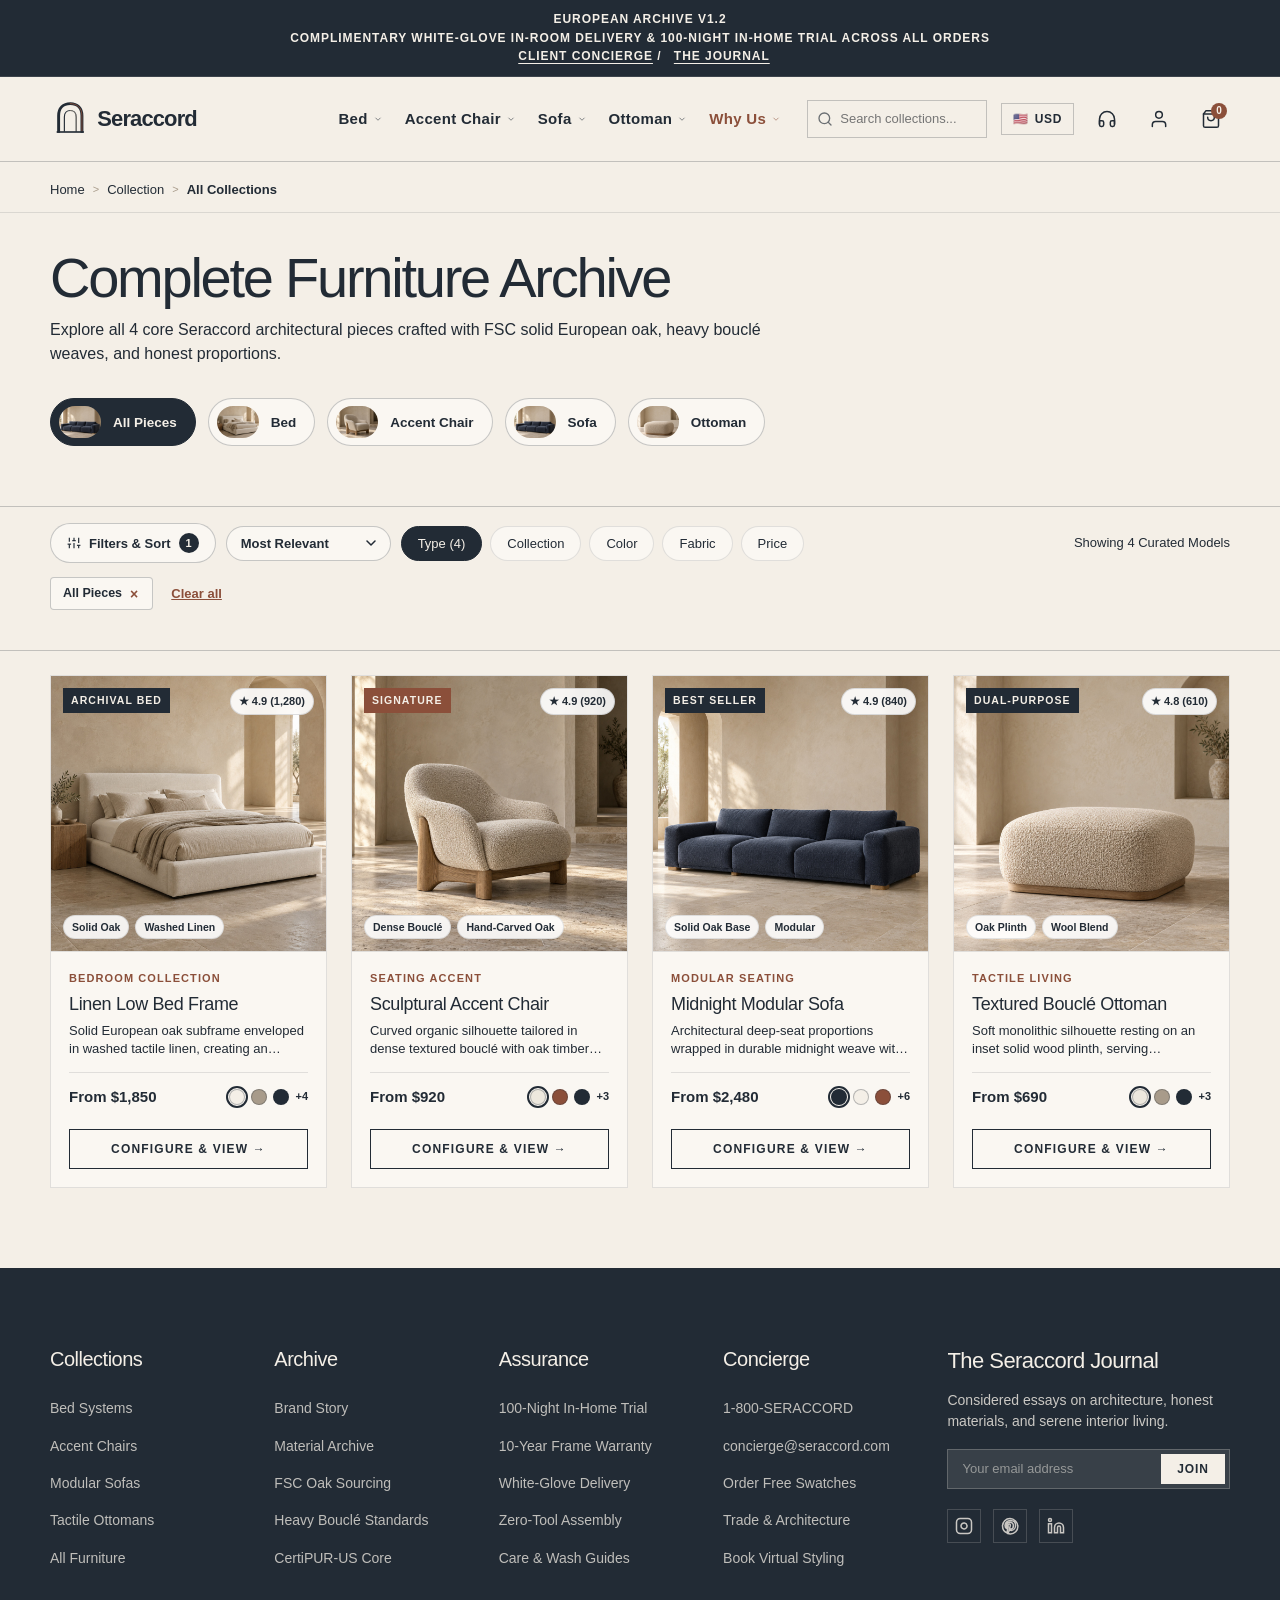
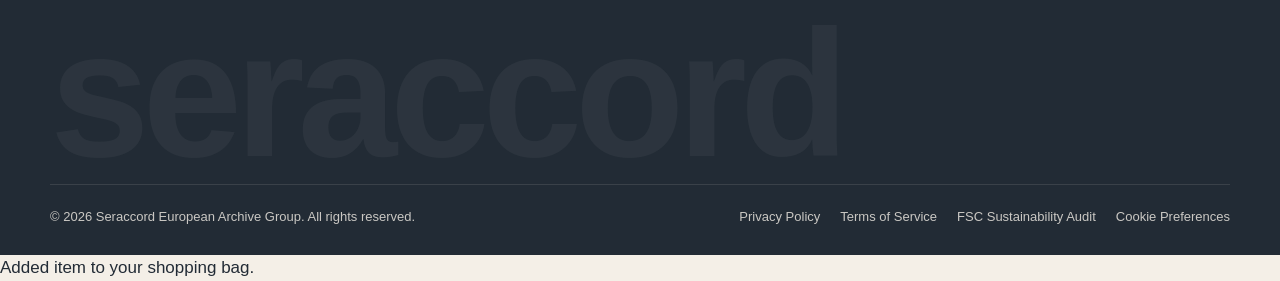
==== commit d9b2013a: "Add files via upload" ====
--- a/collection.html
+++ b/collection.html
@@ -1,4 +1,4 @@
-<!DOCTYPE html>
+﻿<!DOCTYPE html>
 <html lang="en">
 <head>
   <meta charset="UTF-8">
@@ -34,7 +34,7 @@
       <div class="header-inner">
         <!-- Logo (Larger & Balanced) -->
         <a href="index.html" class="brand-logo" aria-label="Seraccord Home">
-          <img src="assets/seraccord-logo.svg" alt="Seraccord Logo" width="260" height="44">
+          <img src="seraccord-logo.svg" alt="Seraccord Logo" width="260" height="44">
         </a>
 
         <!-- Main Navigation with Mega Dropdowns -->
@@ -89,7 +89,7 @@
                   <!-- Col 3: Featured Card -->
                   <div class="mega-col-featured">
                     <a href="product.html?id=bed-linen-low" class="mega-featured-card">
-                      <img src="assets/product-bed.jpg" alt="Linen Low Bed Frame Collection">
+                      <img src="product-bed.jpg" alt="Linen Low Bed Frame Collection">
                       <div class="mega-card-overlay"></div>
                       <div class="mega-card-content">
                         <span class="mega-card-badge">Archival Bedroom</span>
@@ -151,7 +151,7 @@
                   <!-- Col 3: Featured Card -->
                   <div class="mega-col-featured">
                     <a href="product.html?id=chair-sculptural" class="mega-featured-card">
-                      <img src="assets/product-accent-chair.jpg" alt="Sculptural Boucle Lounge Chair">
+                      <img src="product-accent-chair.jpg" alt="Sculptural Boucle Lounge Chair">
                       <div class="mega-card-overlay"></div>
                       <div class="mega-card-content">
                         <span class="mega-card-badge">Seating Accent</span>
@@ -214,7 +214,7 @@
                   <!-- Col 3: Featured Card -->
                   <div class="mega-col-featured">
                     <a href="product.html?id=sofa-midnight" class="mega-featured-card">
-                      <img src="assets/product-sofa.jpg" alt="Midnight Modular Sofa Collection">
+                      <img src="product-sofa.jpg" alt="Midnight Modular Sofa Collection">
                       <div class="mega-card-overlay"></div>
                       <div class="mega-card-content">
                         <span class="mega-card-badge">Modular Living</span>
@@ -276,7 +276,7 @@
                   <!-- Col 3: Featured Card -->
                   <div class="mega-col-featured">
                     <a href="product.html?id=ottoman-boucle" class="mega-featured-card">
-                      <img src="assets/product-ottoman.jpg" alt="Textured Boucle Ottoman Pouf">
+                      <img src="product-ottoman.jpg" alt="Textured Boucle Ottoman Pouf">
                       <div class="mega-card-overlay"></div>
                       <div class="mega-card-content">
                         <span class="mega-card-badge">Tactile Living</span>
@@ -339,7 +339,7 @@
                   <!-- Col 3: Featured Card -->
                   <div class="mega-col-featured">
                     <a href="index.html#foundation" class="mega-featured-card">
-                      <img src="assets/hero-archival-bedroom.jpg" alt="European Archive Modern Heritage">
+                      <img src="hero-archival-bedroom.jpg" alt="European Archive Modern Heritage">
                       <div class="mega-card-overlay"></div>
                       <div class="mega-card-content">
                         <span class="mega-card-badge">Modern Heritage</span>
@@ -447,23 +447,23 @@
       <div class="subcategory-scroll-wrapper">
         <div class="subcategory-chips-bar" id="subcategoryChips">
           <button class="subcategory-chip active" data-filter="all">
-            <span class="subcategory-chip-thumb"><img src="assets/product-sofa.jpg" alt="All"></span>
+            <span class="subcategory-chip-thumb"><img src="product-sofa.jpg" alt="All"></span>
             All Pieces
           </button>
           <button class="subcategory-chip" data-filter="bed">
-            <span class="subcategory-chip-thumb"><img src="assets/product-bed.jpg" alt="Bed"></span>
+            <span class="subcategory-chip-thumb"><img src="product-bed.jpg" alt="Bed"></span>
             Bed
           </button>
           <button class="subcategory-chip" data-filter="accent">
-            <span class="subcategory-chip-thumb"><img src="assets/product-accent-chair.jpg" alt="Accent Chair"></span>
+            <span class="subcategory-chip-thumb"><img src="product-accent-chair.jpg" alt="Accent Chair"></span>
             Accent Chair
           </button>
           <button class="subcategory-chip" data-filter="sofa">
-            <span class="subcategory-chip-thumb"><img src="assets/product-sofa.jpg" alt="Sofa"></span>
+            <span class="subcategory-chip-thumb"><img src="product-sofa.jpg" alt="Sofa"></span>
             Sofa
           </button>
           <button class="subcategory-chip" data-filter="ottoman">
-            <span class="subcategory-chip-thumb"><img src="assets/product-ottoman.jpg" alt="Ottoman"></span>
+            <span class="subcategory-chip-thumb"><img src="product-ottoman.jpg" alt="Ottoman"></span>
             Ottoman
           </button>
         </div>
@@ -527,7 +527,7 @@
           <div class="col-card-media">
             <span class="col-badge-top-left">ARCHIVAL BED</span>
             <span class="col-badge-top-right">&#9733; 4.9 (1,280)</span>
-            <img src="assets/product-bed.jpg" alt="Linen Low Bed Frame" class="col-card-img" loading="lazy">
+            <img src="product-bed.jpg" alt="Linen Low Bed Frame" class="col-card-img" loading="lazy">
             <div class="col-feature-tags-overlay">
               <span class="col-feature-tag">Solid Oak</span>
               <span class="col-feature-tag">Washed Linen</span>
@@ -555,7 +555,7 @@
           <div class="col-card-media">
             <span class="col-badge-top-left clay">SIGNATURE</span>
             <span class="col-badge-top-right">&#9733; 4.9 (920)</span>
-            <img src="assets/product-accent-chair.jpg" alt="Sculptural Accent Chair" class="col-card-img" loading="lazy">
+            <img src="product-accent-chair.jpg" alt="Sculptural Accent Chair" class="col-card-img" loading="lazy">
             <div class="col-feature-tags-overlay">
               <span class="col-feature-tag">Dense Bouclé</span>
               <span class="col-feature-tag">Hand-Carved Oak</span>
@@ -583,7 +583,7 @@
           <div class="col-card-media">
             <span class="col-badge-top-left">BEST SELLER</span>
             <span class="col-badge-top-right">&#9733; 4.9 (840)</span>
-            <img src="assets/product-sofa.jpg" alt="Midnight Modular Sofa" class="col-card-img" loading="lazy">
+            <img src="product-sofa.jpg" alt="Midnight Modular Sofa" class="col-card-img" loading="lazy">
             <div class="col-feature-tags-overlay">
               <span class="col-feature-tag">Solid Oak Base</span>
               <span class="col-feature-tag">Modular</span>
@@ -611,7 +611,7 @@
           <div class="col-card-media">
             <span class="col-badge-top-left">DUAL-PURPOSE</span>
             <span class="col-badge-top-right">&#9733; 4.8 (610)</span>
-            <img src="assets/product-ottoman.jpg" alt="Textured Bouclé Ottoman" class="col-card-img" loading="lazy">
+            <img src="product-ottoman.jpg" alt="Textured Bouclé Ottoman" class="col-card-img" loading="lazy">
             <div class="col-feature-tags-overlay">
               <span class="col-feature-tag">Oak Plinth</span>
               <span class="col-feature-tag">Wool Blend</span>
--- a/style.css
+++ b/style.css
@@ -1,4 +1,4 @@
-/* ==========================================================================
+﻿/* ==========================================================================
    Seraccord — European Archive Landing Page Stylesheet (Brand Guideline V1.2)
    Palette:
    - Warm Paper:   #F4EFE7 (70% Allocation - Primary Surface)
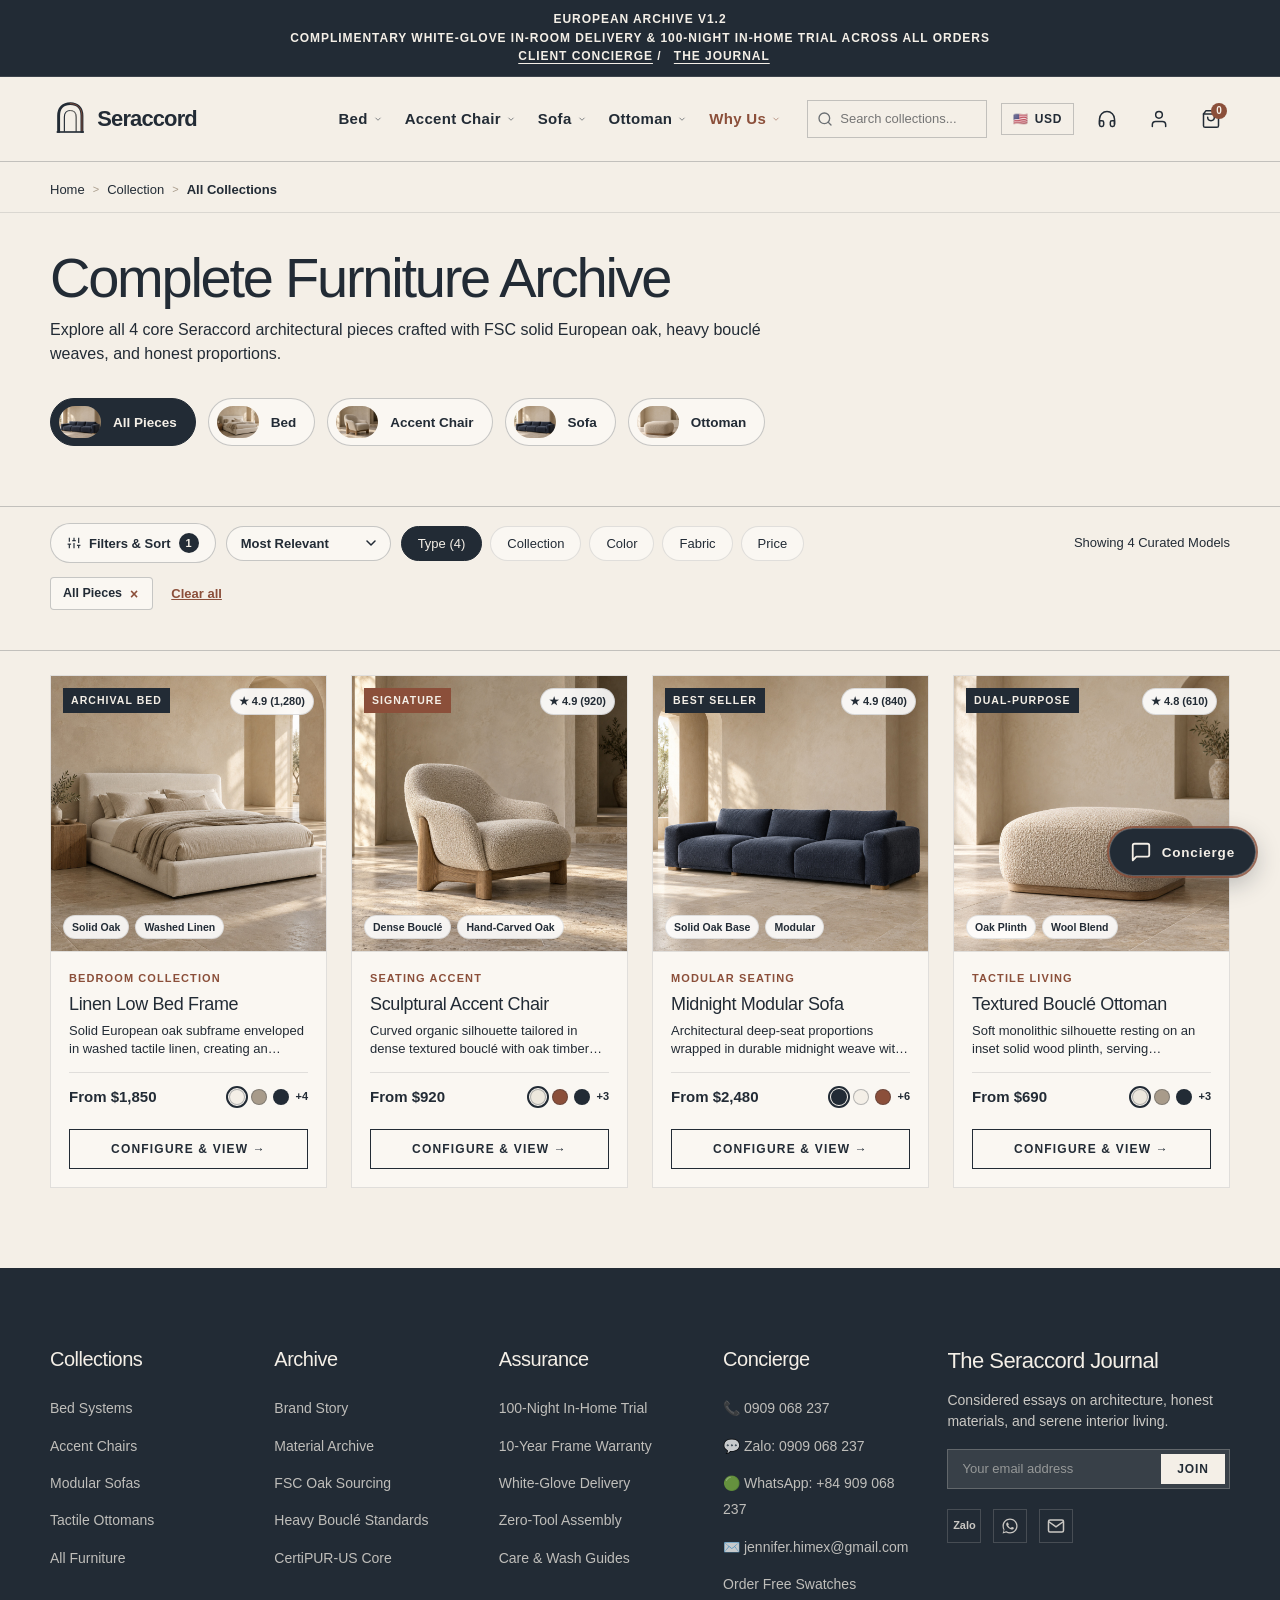
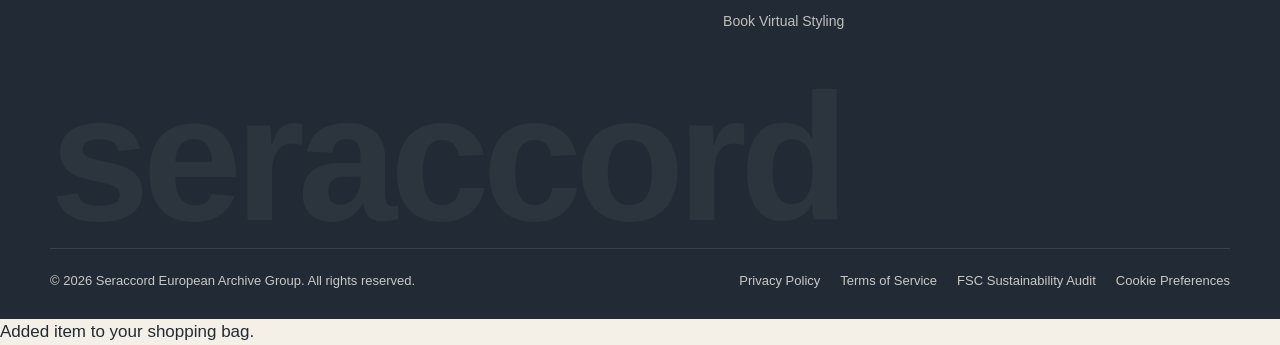
==== commit 16789a1e: "Add files via upload" ====
--- a/collection.html
+++ b/collection.html
@@ -1,4 +1,4 @@
-﻿<!DOCTYPE html>
+<!DOCTYPE html>
 <html lang="en">
 <head>
   <meta charset="UTF-8">
@@ -675,11 +675,12 @@
         <div class="footer-col">
           <h5>Concierge</h5>
           <ul class="footer-links">
-            <li><a href="tel:18007372226">1-800-SERACCORD</a></li>
-            <li><a href="mailto:concierge@seraccord.com">concierge@seraccord.com</a></li>
-            <li><a href="collection.html">Order Free Swatches</a></li>
-            <li><a href="collection.html">Trade &amp; Architecture</a></li>
-            <li><a href="collection.html">Book Virtual Styling</a></li>
+            <li><a href="tel:0909068237">📞 0909 068 237</a></li>
+            <li><a href="https://zalo.me/0909068237" target="_blank" rel="noopener">💬 Zalo: 0909 068 237</a></li>
+            <li><a href="https://wa.me/84909068237" target="_blank" rel="noopener">🟢 WhatsApp: +84 909 068 237</a></li>
+            <li><a href="mailto:jennifer.himex@gmail.com">✉️ jennifer.himex@gmail.com</a></li>
+            <li><a href="#consultModal" class="open-consult-btn">Order Free Swatches</a></li>
+            <li><a href="#consultModal" class="open-consult-btn">Book Virtual Styling</a></li>
           </ul>
         </div>
         <div class="footer-subscribe-col">
@@ -690,9 +691,9 @@
             <button type="submit" class="footer-submit-btn">Join</button>
           </form>
           <div class="social-links">
-            <a href="#instagram" class="social-icon-link" aria-label="Instagram"><svg width="18" height="18" viewBox="0 0 24 24" fill="none" stroke="currentColor" stroke-width="2"><rect x="2" y="2" width="20" height="20" rx="5" ry="5"></rect><path d="M16 11.37A4 4 0 1 1 12.63 8 4 4 0 0 1 16 11.37z"></path><line x1="17.5" y1="6.5" x2="17.51" y2="6.5"></line></svg></a>
-            <a href="#pinterest" class="social-icon-link" aria-label="Pinterest"><svg width="18" height="18" viewBox="0 0 24 24" fill="none" stroke="currentColor" stroke-width="2"><path d="M12 2C6.48 2 2 6.48 2 12c0 4.24 2.65 7.86 6.4 9.3-.09-.78-.17-1.98.04-2.83.19-.77 1.22-5.18 1.22-5.18s-.31-.62-.31-1.54c0-1.44.84-2.52 1.88-2.52.89 0 1.32.67 1.32 1.47 0 .89-.57 2.23-.86 3.47-.25 1.04.52 1.88 1.54 1.88 1.85 0 3.27-1.95 3.27-4.77 0-2.49-1.79-4.23-4.35-4.23-2.96 0-4.7 2.22-4.7 4.51 0 .89.34 1.85.77 2.37.08.1.1.19.07.3-.08.31-.25 1.04-.29 1.18-.05.19-.16.23-.37.14-1.38-.64-2.24-2.66-2.24-4.28 0-3.48 2.53-6.68 7.3-6.68 3.83 0 6.81 2.73 6.81 6.38 0 3.81-2.4 6.87-5.73 6.87-1.12 0-2.17-.58-2.53-1.27l-.69 2.63c-.25.96-.93 2.16-1.39 2.89 1.05.32 2.16.5 3.32.5 5.52 0 10-4.48 10-10S17.52 2 12 2z"/></svg></a>
-            <a href="#linkedin" class="social-icon-link" aria-label="LinkedIn"><svg width="18" height="18" viewBox="0 0 24 24" fill="none" stroke="currentColor" stroke-width="2"><path d="M16 8a6 6 0 0 1 6 6v7h-4v-7a2 2 0 0 0-2-2 2 2 0 0 0-2 2v7h-4v-7a6 6 0 0 1 6-6z"></path><rect x="2" y="9" width="4" height="12"></rect><circle cx="4" cy="4" r="2"></circle></svg></a>
+            <a href="https://zalo.me/0909068237" target="_blank" rel="noopener" class="social-icon-link" aria-label="Zalo" title="Chat on Zalo"><span style="font-weight: 800; font-size: 11px;">Zalo</span></a>
+            <a href="https://wa.me/84909068237" target="_blank" rel="noopener" class="social-icon-link" aria-label="WhatsApp" title="WhatsApp"><svg width="18" height="18" viewBox="0 0 24 24" fill="currentColor"><path d="M12.031 2C6.495 2 2 6.496 2 12.031c0 1.996.586 3.86 1.6 5.434L2.094 22l4.672-1.47a9.98 9.98 0 0 0 5.265 1.498h.004c5.536 0 10.031-4.496 10.031-10.031S17.567 2 12.031 2zm0 18.337c-1.637 0-3.238-.44-4.632-1.274l-.332-.197-3.447 1.085 1.107-3.359-.217-.345A8.283 8.283 0 0 1 3.73 12.03c0-4.577 3.724-8.301 8.301-8.301 4.577 0 8.301 3.724 8.301 8.301 0 4.577-3.724 8.306-8.301 8.306zm4.551-6.223c-.25-.125-1.477-.729-1.706-.812-.229-.083-.396-.125-.562.125-.167.25-.646.812-.792.979-.146.167-.292.188-.542.063s-1.055-.389-2.01-1.24c-.743-.663-1.245-1.482-1.391-1.732-.146-.25-.016-.385.109-.509.112-.112.25-.292.375-.438.125-.146.167-.25.25-.417.083-.167.042-.313-.021-.438-.063-.125-.562-1.354-.771-1.854-.203-.487-.41-.421-.562-.429-.146-.008-.313-.01-.479-.01-.167 0-.438.063-.667.313-.229.25-.875.854-.875 2.083s.896 2.417 1.021 2.583c.125.167 1.763 2.692 4.271 3.776.597.258 1.064.412 1.428.528.6.191 1.146.164 1.577.1.48-.072 1.477-.604 1.685-1.188.208-.583.208-1.083.146-1.188-.063-.104-.229-.167-.479-.292z"/></svg></a>
+            <a href="mailto:jennifer.himex@gmail.com" class="social-icon-link" aria-label="Email" title="Email"><svg width="18" height="18" viewBox="0 0 24 24" fill="none" stroke="currentColor" stroke-width="2"><path d="M4 4h16c1.1 0 2 .9 2 2v12c0 1.1-.9 2-2 2H4c-1.1 0-2-.9-2-2V6c0-1.1.9-2 2-2z"></path><polyline points="22,6 12,13 2,6"></polyline></svg></a>
           </div>
         </div>
       </div>
@@ -715,6 +716,116 @@
     </div>
   </footer>
 
+  <!-- Floating Multi-Channel Concierge Widget -->
+  <div class="floating-contact-widget" id="floatingContactWidget">
+    <div class="floating-contact-menu" id="floatingContactMenu">
+      <a href="tel:0909068237" class="floating-contact-item call" title="Call Hotline (0909 068 237)">
+        <span class="floating-item-icon">
+          <svg width="16" height="16" viewBox="0 0 24 24" fill="none" stroke="currentColor" stroke-width="2" stroke-linecap="round" stroke-linejoin="round"><path d="M22 16.92v3a2 2 0 0 1-2.18 2 19.79 19.79 0 0 1-8.63-3.07 19.5 19.5 0 0 1-6-6 19.79 19.79 0 0 1-3.07-8.67A2 2 0 0 1 4.11 2h3a2 2 0 0 1 2 1.72 12.84 12.84 0 0 0 .7 2.81 2 2 0 0 1-.45 2.11L8.09 9.91a16 16 0 0 0 6 6l1.27-1.27a2 2 0 0 1 2.11-.45 12.84 12.84 0 0 0 2.81.7A2 2 0 0 1 22 16.92z"></path></svg>
+        </span>
+        <span class="floating-item-label">Call: 0909 068 237</span>
+      </a>
+
+      <a href="https://zalo.me/0909068237" target="_blank" rel="noopener" class="floating-contact-item zalo" title="Chat on Zalo (0909 068 237)">
+        <span class="floating-item-icon zalo-badge">Zalo</span>
+        <span class="floating-item-label">Zalo: 0909 068 237</span>
+      </a>
+
+      <a href="https://wa.me/84909068237?text=Hello%20Seraccord%2C%20I%20would%20like%20a%20consultation" target="_blank" rel="noopener" class="floating-contact-item whatsapp" title="Chat on WhatsApp (+84 909 068 237)">
+        <span class="floating-item-icon">
+          <svg width="16" height="16" viewBox="0 0 24 24" fill="currentColor"><path d="M12.031 2C6.495 2 2 6.496 2 12.031c0 1.996.586 3.86 1.6 5.434L2.094 22l4.672-1.47a9.98 9.98 0 0 0 5.265 1.498h.004c5.536 0 10.031-4.496 10.031-10.031S17.567 2 12.031 2zm0 18.337c-1.637 0-3.238-.44-4.632-1.274l-.332-.197-3.447 1.085 1.107-3.359-.217-.345A8.283 8.283 0 0 1 3.73 12.03c0-4.577 3.724-8.301 8.301-8.301 4.577 0 8.301 3.724 8.301 8.301 0 4.577-3.724 8.306-8.301 8.306zm4.551-6.223c-.25-.125-1.477-.729-1.706-.812-.229-.083-.396-.125-.562.125-.167.25-.646.812-.792.979-.146.167-.292.188-.542.063s-1.055-.389-2.01-1.24c-.743-.663-1.245-1.482-1.391-1.732-.146-.25-.016-.385.109-.509.112-.112.25-.292.375-.438.125-.146.167-.25.25-.417.083-.167.042-.313-.021-.438-.063-.125-.562-1.354-.771-1.854-.203-.487-.41-.421-.562-.429-.146-.008-.313-.01-.479-.01-.167 0-.438.063-.667.313-.229.25-.875.854-.875 2.083s.896 2.417 1.021 2.583c.125.167 1.763 2.692 4.271 3.776.597.258 1.064.412 1.428.528.6.191 1.146.164 1.577.1.48-.072 1.477-.604 1.685-1.188.208-.583.208-1.083.146-1.188-.063-.104-.229-.167-.479-.292z"/></svg>
+        </span>
+        <span class="floating-item-label">WhatsApp: +84 909 068 237</span>
+      </a>
+
+      <a href="mailto:jennifer.himex@gmail.com" class="floating-contact-item email" title="Email Concierge (jennifer.himex@gmail.com)">
+        <span class="floating-item-icon">
+          <svg width="16" height="16" viewBox="0 0 24 24" fill="none" stroke="currentColor" stroke-width="2" stroke-linecap="round" stroke-linejoin="round"><path d="M4 4h16c1.1 0 2 .9 2 2v12c0 1.1-.9 2-2 2H4c-1.1 0-2-.9-2-2V6c0-1.1.9-2 2-2z"></path><polyline points="22,6 12,13 2,6"></polyline></svg>
+        </span>
+        <span class="floating-item-label">Email: jennifer.himex@gmail.com</span>
+      </a>
+
+      <button class="floating-contact-item consult" id="openConsultModalBtn" title="Request Private Consultation">
+        <span class="floating-item-icon">
+          <svg width="16" height="16" viewBox="0 0 24 24" fill="none" stroke="currentColor" stroke-width="2" stroke-linecap="round" stroke-linejoin="round"><path d="M14 2H6a2 2 0 0 0-2 2v16a2 2 0 0 0 2 2h12a2 2 0 0 0 2-2V8z"></path><polyline points="14 2 14 8 20 8"></polyline><line x1="16" y1="13" x2="8" y2="13"></line><line x1="16" y1="17" x2="8" y2="17"></line><polyline points="10 9 9 9 8 9"></polyline></svg>
+        </span>
+        <span class="floating-item-label">Book Consultation Form</span>
+      </button>
+    </div>
+
+    <button class="floating-contact-trigger" id="floatingContactToggle" aria-label="Open Client Concierge Contact Menu">
+      <svg class="icon-open" width="22" height="22" viewBox="0 0 24 24" fill="none" stroke="currentColor" stroke-width="2" stroke-linecap="round" stroke-linejoin="round"><path d="M21 15a2 2 0 0 1-2 2H7l-4 4V5a2 2 0 0 1 2-2h14a2 2 0 0 1 2 2z"></path></svg>
+      <svg class="icon-close" width="22" height="22" viewBox="0 0 24 24" fill="none" stroke="currentColor" stroke-width="2" stroke-linecap="round" stroke-linejoin="round"><line x1="18" y1="6" x2="6" y2="18"></line><line x1="6" y1="6" x2="18" y2="18"></line></svg>
+      <span class="floating-trigger-text">Concierge</span>
+      <span class="floating-pulse-ring"></span>
+    </button>
+  </div>
+
+  <!-- Consultation Booking Modal Popup -->
+  <div class="consult-modal-overlay" id="consultModal" role="dialog" aria-modal="true" aria-labelledby="consultModalTitle">
+    <div class="consult-modal-dialog">
+      <button class="consult-modal-close" id="closeConsultModalBtn" aria-label="Close consultation modal">&times;</button>
+      
+      <div class="consult-modal-header">
+        <span class="eyebrow eyebrow-clay">Client Concierge · Direct Channel</span>
+        <h3 id="consultModalTitle">Request Archival Consultation</h3>
+        <p>Direct response within 2 business hours to your phone and email.</p>
+      </div>
+
+      <form class="consult-form" id="consultationForm" action="https://formsubmit.co/jennifer.himex@gmail.com" method="POST">
+        <input type="hidden" name="_subject" value="New Seraccord Consultation & Order Request">
+        <input type="hidden" name="_captcha" value="false">
+        <input type="hidden" name="_template" value="table">
+
+        <div class="consult-form-group">
+          <label for="consultName">Your Full Name *</label>
+          <input type="text" id="consultName" name="Full Name" placeholder="e.g. Jennifer Tran" required>
+        </div>
+
+        <div class="consult-form-row">
+          <div class="consult-form-group">
+            <label for="consultPhone">Phone / Zalo Number *</label>
+            <input type="tel" id="consultPhone" name="Phone Number" placeholder="e.g. 0909 068 237" required>
+          </div>
+          <div class="consult-form-group">
+            <label for="consultEmail">Email Address *</label>
+            <input type="email" id="consultEmail" name="Email" placeholder="e.g. name@example.com" required>
+          </div>
+        </div>
+
+        <div class="consult-form-group">
+          <label for="consultProduct">Piece of Interest</label>
+          <select id="consultProduct" name="Selected Piece">
+            <option value="All Archive Pieces">Explore Entire Archive</option>
+            <option value="Linen Low Bed Frame">Linen Low Bed Frame (From $1,850)</option>
+            <option value="Sculptural Accent Chair">Sculptural Accent Chair (From $920)</option>
+            <option value="Midnight Modular Sofa">Midnight Modular Sofa (From $2,480)</option>
+            <option value="Textured Bouclé Ottoman">Textured Bouclé Ottoman (From $690)</option>
+            <option value="Bespoke / Custom Architecture">Bespoke Architectural Dimension</option>
+          </select>
+        </div>
+
+        <div class="consult-form-group">
+          <label for="consultMessage">Your Note / Dimension Specifications</label>
+          <textarea id="consultMessage" name="Client Message" rows="3" placeholder="Tell us about your room dimensions, fabric preferences, or delivery timeline..."></textarea>
+        </div>
+
+        <div class="consult-form-actions">
+          <button type="submit" class="btn btn-primary" style="width: 100%; padding: 14px 20px; text-align: center;">
+            Submit Consultation Request →
+          </button>
+        </div>
+
+        <div class="consult-direct-quick-links">
+          <span>Direct Contact:</span>
+          <a href="tel:0909068237" class="direct-badge">📞 0909 068 237</a>
+          <a href="https://zalo.me/0909068237" target="_blank" rel="noopener" class="direct-badge zalo">💬 Zalo Chat</a>
+          <a href="https://wa.me/84909068237" target="_blank" rel="noopener" class="direct-badge whatsapp">🟢 WhatsApp</a>
+        </div>
+      </form>
+    </div>
+  </div>
+
   <!-- Toast Notification -->
   <div class="toast-notification" id="toastMessage" role="alert" aria-live="polite">
     <span class="toast-indicator"></span>
--- a/style.css
+++ b/style.css
@@ -1,4 +1,4 @@
-﻿/* ==========================================================================
+/* ==========================================================================
    Seraccord — European Archive Landing Page Stylesheet (Brand Guideline V1.2)
    Palette:
    - Warm Paper:   #F4EFE7 (70% Allocation - Primary Surface)
@@ -2802,3 +2802,346 @@
   }
 }
 
+/* ==========================================================================
+   FLOATING MULTI-CHANNEL CONCIERGE WIDGET & CONSULTATION MODAL
+   ========================================================================== */
+.floating-contact-widget {
+  position: fixed;
+  bottom: 24px;
+  right: 24px;
+  z-index: 995;
+  display: flex;
+  flex-direction: column;
+  align-items: flex-end;
+}
+
+.floating-contact-trigger {
+  display: inline-flex;
+  align-items: center;
+  gap: 10px;
+  padding: 12px 20px;
+  background-color: var(--midnight);
+  color: var(--paper);
+  border: 1px solid rgba(244, 239, 231, 0.25);
+  border-radius: 999px;
+  font-family: var(--sans);
+  font-size: 13.5px;
+  font-weight: 700;
+  letter-spacing: 0.06em;
+  cursor: pointer;
+  box-shadow: 0 8px 24px rgba(34, 43, 53, 0.28);
+  transition: transform 0.25s ease, background-color 0.25s ease, box-shadow 0.25s ease;
+  position: relative;
+}
+
+.floating-contact-trigger:hover {
+  background-color: var(--clay);
+  border-color: var(--clay);
+  transform: translateY(-2px);
+  box-shadow: 0 12px 28px rgba(139, 79, 58, 0.35);
+}
+
+.floating-contact-trigger .icon-close {
+  display: none;
+}
+
+.floating-contact-widget.open .floating-contact-trigger .icon-open {
+  display: none;
+}
+
+.floating-contact-widget.open .floating-contact-trigger .icon-close {
+  display: block;
+}
+
+.floating-pulse-ring {
+  position: absolute;
+  top: -3px;
+  left: -3px;
+  right: -3px;
+  bottom: -3px;
+  border: 2px solid var(--clay);
+  border-radius: 999px;
+  animation: pulseWidget 2.4s infinite cubic-bezier(0.24, 0, 0.38, 1);
+  pointer-events: none;
+  opacity: 0.8;
+}
+
+@keyframes pulseWidget {
+  0% { transform: scale(0.98); opacity: 0.8; }
+  60% { transform: scale(1.15); opacity: 0; }
+  100% { transform: scale(1.15); opacity: 0; }
+}
+
+.floating-contact-menu {
+  display: flex;
+  flex-direction: column;
+  gap: 10px;
+  margin-bottom: 14px;
+  opacity: 0;
+  pointer-events: none;
+  transform: translateY(16px);
+  transition: opacity 0.28s cubic-bezier(0.16, 1, 0.3, 1), transform 0.28s cubic-bezier(0.16, 1, 0.3, 1);
+  align-items: flex-end;
+}
+
+.floating-contact-widget.open .floating-contact-menu {
+  opacity: 1;
+  pointer-events: auto;
+  transform: translateY(0);
+}
+
+.floating-contact-item {
+  display: inline-flex;
+  align-items: center;
+  gap: 12px;
+  padding: 10px 18px 10px 12px;
+  background-color: #FFFFFF;
+  color: var(--midnight);
+  border: 1px solid var(--midnight-border);
+  border-radius: 999px;
+  text-decoration: none;
+  font-family: var(--sans);
+  font-size: 13px;
+  font-weight: 600;
+  box-shadow: 0 6px 18px rgba(0, 0, 0, 0.12);
+  transition: var(--transition);
+  cursor: pointer;
+  white-space: nowrap;
+}
+
+.floating-item-icon {
+  width: 28px;
+  height: 28px;
+  border-radius: 50%;
+  background-color: var(--paper-media);
+  display: flex;
+  align-items: center;
+  justify-content: center;
+  flex-shrink: 0;
+}
+
+.floating-item-icon.zalo-badge {
+  background-color: #0068FF;
+  color: #FFFFFF;
+  font-size: 10px;
+  font-weight: 800;
+  letter-spacing: -0.5px;
+}
+
+.floating-contact-item.call:hover {
+  background-color: var(--midnight);
+  color: var(--paper);
+  border-color: var(--midnight);
+}
+
+.floating-contact-item.zalo:hover {
+  background-color: #0068FF;
+  color: #FFFFFF;
+  border-color: #0068FF;
+}
+
+.floating-contact-item.whatsapp:hover {
+  background-color: #25D366;
+  color: #FFFFFF;
+  border-color: #25D366;
+}
+
+.floating-contact-item.email:hover {
+  background-color: var(--clay);
+  color: #FFFFFF;
+  border-color: var(--clay);
+}
+
+.floating-contact-item.consult:hover {
+  background-color: var(--midnight);
+  color: var(--paper);
+  border-color: var(--midnight);
+}
+
+/* Consultation Booking Modal Dialog */
+.consult-modal-overlay {
+  position: fixed;
+  inset: 0;
+  background-color: rgba(34, 43, 53, 0.7);
+  backdrop-filter: blur(8px);
+  z-index: 10000;
+  display: flex;
+  align-items: center;
+  justify-content: center;
+  padding: 20px;
+  opacity: 0;
+  pointer-events: none;
+  transition: opacity 0.3s ease;
+}
+
+.consult-modal-overlay.open {
+  opacity: 1;
+  pointer-events: auto;
+}
+
+.consult-modal-dialog {
+  background-color: var(--paper);
+  border: 1px solid var(--midnight-border);
+  box-shadow: 0 24px 60px rgba(0, 0, 0, 0.32);
+  width: 100%;
+  max-width: 520px;
+  padding: 36px 32px 30px;
+  position: relative;
+  max-height: 90vh;
+  overflow-y: auto;
+  transform: translateY(20px);
+  transition: transform 0.3s cubic-bezier(0.16, 1, 0.3, 1);
+}
+
+.consult-modal-overlay.open .consult-modal-dialog {
+  transform: translateY(0);
+}
+
+.consult-modal-close {
+  position: absolute;
+  top: 16px;
+  right: 18px;
+  background: none;
+  border: none;
+  font-size: 28px;
+  line-height: 1;
+  color: var(--midnight);
+  cursor: pointer;
+  opacity: 0.6;
+  transition: opacity 0.2s ease;
+}
+
+.consult-modal-close:hover {
+  opacity: 1;
+}
+
+.consult-modal-header {
+  margin-bottom: 22px;
+}
+
+.consult-modal-header h3 {
+  font-family: var(--headline);
+  font-size: 26px;
+  font-weight: 500;
+  letter-spacing: -0.03em;
+  color: var(--midnight);
+  margin: 6px 0 8px;
+}
+
+.consult-modal-header p {
+  font-size: 13.5px;
+  line-height: 1.5;
+  color: var(--midnight-muted);
+}
+
+.consult-form {
+  display: flex;
+  flex-direction: column;
+  gap: 14px;
+}
+
+.consult-form-group {
+  display: flex;
+  flex-direction: column;
+  gap: 6px;
+}
+
+.consult-form-group label {
+  font-size: 11.5px;
+  font-weight: 700;
+  letter-spacing: 0.08em;
+  text-transform: uppercase;
+  color: var(--midnight);
+}
+
+.consult-form-group input,
+.consult-form-group select,
+.consult-form-group textarea {
+  width: 100%;
+  padding: 10px 14px;
+  background-color: #FFFFFF;
+  border: 1px solid var(--midnight-border);
+  font-family: var(--sans);
+  font-size: 13.5px;
+  color: var(--midnight);
+  outline: none;
+  transition: border-color 0.2s ease;
+  border-radius: 2px;
+}
+
+.consult-form-group input:focus,
+.consult-form-group select:focus,
+.consult-form-group textarea:focus {
+  border-color: var(--midnight);
+}
+
+.consult-form-row {
+  display: grid;
+  grid-template-columns: 1fr 1fr;
+  gap: 12px;
+}
+
+.consult-direct-quick-links {
+  margin-top: 14px;
+  padding-top: 14px;
+  border-top: 1px solid var(--midnight-border-light);
+  display: flex;
+  align-items: center;
+  flex-wrap: wrap;
+  gap: 8px;
+  font-size: 12px;
+  color: var(--midnight-muted);
+}
+
+.direct-badge {
+  display: inline-flex;
+  align-items: center;
+  gap: 6px;
+  padding: 5px 12px;
+  background-color: #FFFFFF;
+  border: 1px solid var(--midnight-border-light);
+  border-radius: 999px;
+  color: var(--midnight);
+  text-decoration: none;
+  font-size: 12px;
+  font-weight: 600;
+  transition: var(--transition);
+}
+
+.direct-badge:hover {
+  background-color: var(--midnight);
+  color: #FFFFFF;
+}
+
+.direct-badge.zalo:hover {
+  background-color: #0068FF;
+  border-color: #0068FF;
+}
+
+.direct-badge.whatsapp:hover {
+  background-color: #25D366;
+  border-color: #25D366;
+}
+
+@media (max-width: 768px) {
+  .floating-contact-widget {
+    bottom: 18px;
+    right: 18px;
+  }
+  
+  .floating-contact-trigger {
+    padding: 10px 16px;
+    font-size: 12.5px;
+  }
+
+  .consult-form-row {
+    grid-template-columns: 1fr;
+    gap: 14px;
+  }
+
+  .consult-modal-dialog {
+    padding: 28px 20px 22px;
+  }
+}
+
+
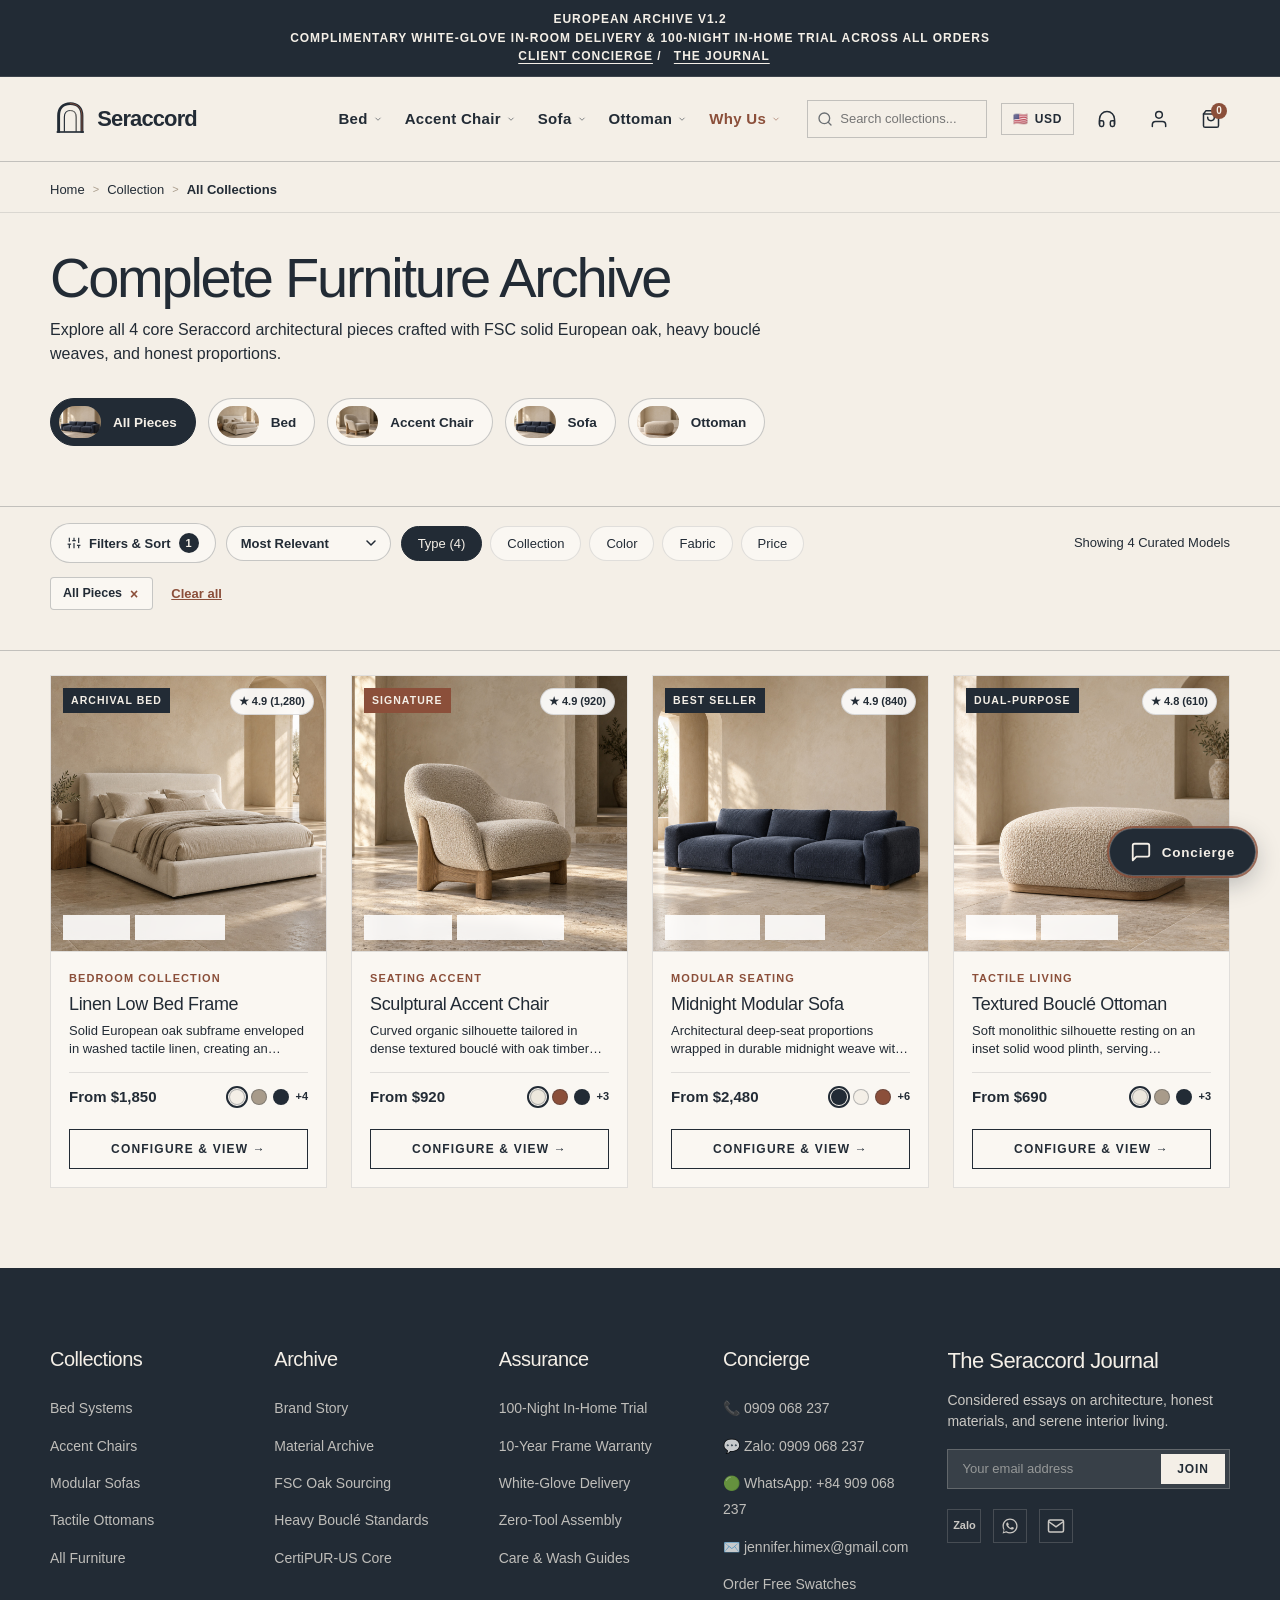
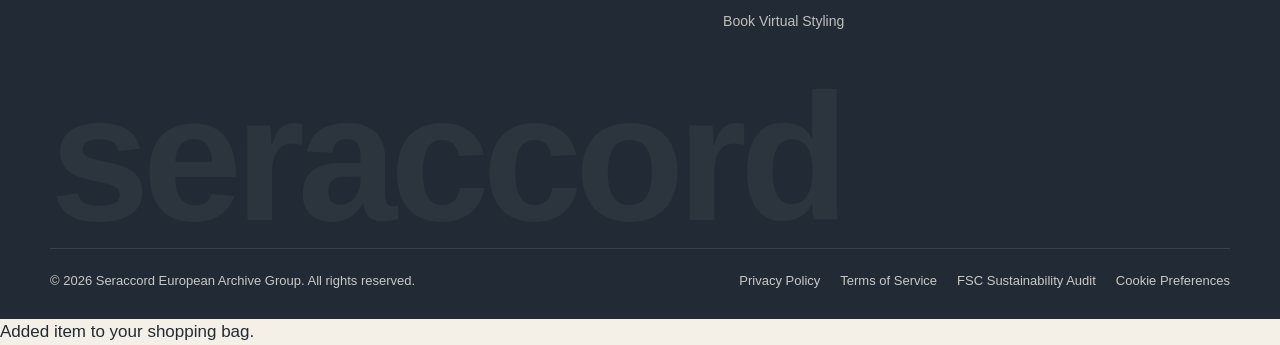
==== commit f98e7371: "Add files via upload" ====
--- a/collection.html
+++ b/collection.html
@@ -772,7 +772,7 @@
         <p>Direct response within 2 business hours to your phone and email.</p>
       </div>
 
-      <form class="consult-form" id="consultationForm" action="https://formsubmit.co/jennifer.himex@gmail.com" method="POST">
+      <form class="consult-form" id="consultationForm" action="https://script.google.com/macros/s/AKfycbxQJvROaylmNG58DfwEoBSOONc8wR57olLJnW_lc7QiwOJN0pxRE0tsdNnD3VtNEzim/exec" method="POST">
         <input type="hidden" name="_subject" value="New Seraccord Consultation & Order Request">
         <input type="hidden" name="_captcha" value="false">
         <input type="hidden" name="_template" value="table">
